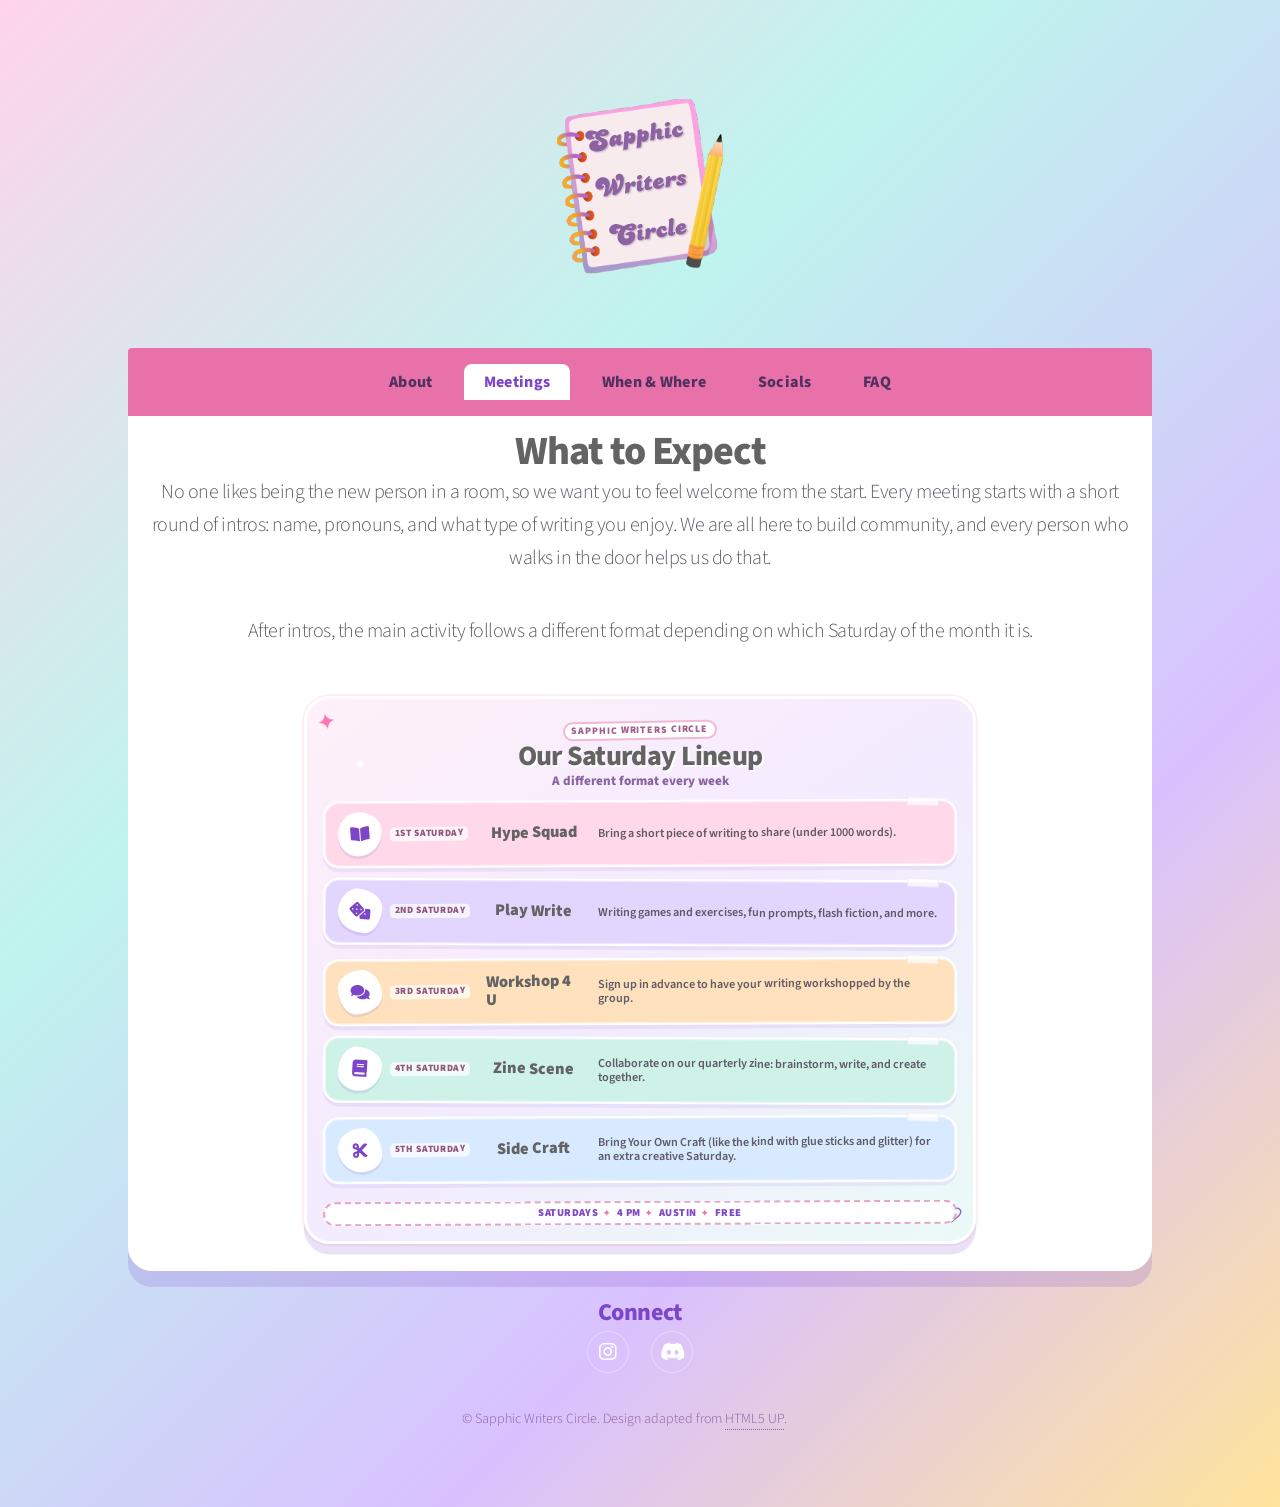
==== expect/index.html @ 8360b9dc "Split single-page site into multi-page structure Breaks the one-pager into index/expect/meetings/joi" ====
<!doctype html>
<html lang="en">
  <head>
    <!-- Google tag (gtag.js) -->
    <script async src="https://www.googletagmanager.com/gtag/js?id=G-X03VENCHC3"></script>
    <script>
      window.dataLayer = window.dataLayer || [];
      function gtag(){dataLayer.push(arguments);}
      gtag('js', new Date());

      gtag('config', 'G-X03VENCHC3');
    </script>
    <title>What to Expect | Sapphic Writers Circle</title>
    <link rel="canonical" href="https://www.sapphicwriterscircle.com/expect/" />
    <link rel="icon" href="/favicon.ico" type="image/x-icon" />
    <meta charset="utf-8" />
    <meta
      name="viewport"
      content="width=device-width, initial-scale=1, user-scalable=no"
    />
    <meta
      name="description"
      content="What happens at a Sapphic Writers Circle meeting in Austin, TX — intros, writing games, workshops, and our monthly zine. See our Saturday lineup."
    />
    <link rel="stylesheet" href="/assets/css/main.css" />
    <noscript
      ><link rel="stylesheet" href="/assets/css/noscript.css"
    /></noscript>
    <link rel="stylesheet" href="/assets/css/swc.css" />
  </head>
  <body class="is-preload" data-page="expect">
    <div id="wrapper">
      <div id="site-header"></div>
      <div id="site-nav"></div>

      <div id="main">
        <section id="expect" class="main special">
          <header class="major">
            <h1>What to Expect</h1>
            <p>
              No one likes being the new person in a room, so we want you to
              feel welcome from the start. Every meeting starts with a short
              round of intros: name, pronouns, and what type of writing you
              enjoy. We are all here to build community, and every person who
              walks in the door helps us do that.
            </p>
            <p>
              After intros, the main activity follows a different format depending on which Saturday of the month it is.
            </p>
          </header>

          <div class="saturday-lineup">
            <div class="lineup-heading">
              <span class="lineup-kicker">Sapphic Writers Circle</span>
              <h2>Our Saturday Lineup</h2>
              <p>A different format every week</p>
            </div>

            <div class="lineup-list">
              <div class="lineup-row lineup-writing">
                <span class="lineup-icon icon solid fa-book-open"></span>

                <div class="lineup-copy">
                  <span class="lineup-week">1st Saturday</span>
                  <strong class="nickname">Hype Squad</strong>
                  <span>Bring a short piece of writing to share (under 1000 words).</span>
                </div>
              </div>

              <div class="lineup-row lineup-games">
                <span class="lineup-icon icon solid fa-dice"></span>

                <div class="lineup-copy">
                  <span class="lineup-week">2nd Saturday</span>
                  <strong class="nickname">Play Write</strong>
                  <span>Writing games and exercises, fun prompts, flash fiction, and more.</span>
                </div>
              </div>

              <div class="lineup-row lineup-workshop">
                <span class="lineup-icon icon solid fa-comments"></span>

                <div class="lineup-copy">
                  <span class="lineup-week">3rd Saturday</span>
                  <strong class="nickname">Workshop 4 U</strong>
                  <span>Sign up in advance to have your writing workshopped by the group.</span>
                </div>
              </div>

              <div class="lineup-row lineup-zine">
                <span class="lineup-icon icon solid fa-book"></span>

                <div class="lineup-copy">
                  <span class="lineup-week">4th Saturday</span>
                  <strong class="nickname">Zine Scene</strong>
                  <span>Collaborate on our quarterly zine: brainstorm, write, and create together.</span>
                </div>
              </div>

              <div class="lineup-row lineup-crafting">
                <span class="lineup-icon icon solid fa-cut"></span>

                <div class="lineup-copy">
                  <span class="lineup-week">5th Saturday</span>
                  <strong class="nickname">Side Craft</strong>
                  <span>Bring Your Own Craft (like the kind with glue sticks and glitter) for an extra creative Saturday.</span>
                </div>
              </div>
            </div>

            <div class="lineup-footer">
              <span>Saturdays</span>
              <span>4 PM</span>
              <span>Austin</span>
              <span>Free</span>
            </div>
          </div>
        </section>
      </div>

      <div id="site-footer"></div>
    </div>

    <script src="/assets/js/jquery.min.js"></script>
    <script src="/assets/js/jquery.scrollex.min.js"></script>
    <script src="/assets/js/jquery.scrolly.min.js"></script>
    <script src="/assets/js/browser.min.js"></script>
    <script src="/assets/js/breakpoints.min.js"></script>
    <script src="/assets/js/util.js"></script>
    <script src="/assets/js/main.js"></script>
    <script src="/assets/js/nav.js"></script>
  </body>
</html>
---- assets/css/main.css ----
@import url(fontawesome-all.min.css);
@import "https://fonts.googleapis.com/css?family=Source+Sans+Pro:300,400";

/*
	Stellar by HTML5 UP
	html5up.net | @ajlkn
	Free for personal and commercial use under the CCA 3.0 license (html5up.net/license)
*/

html,
body,
div,
span,
applet,
object,
iframe,
h1,
h2,
h3,
h4,
h5,
h6,
p,
blockquote,
pre,
a,
abbr,
acronym,
address,
big,
cite,
code,
del,
dfn,
em,
img,
ins,
kbd,
q,
s,
samp,
small,
strike,
strong,
sub,
sup,
tt,
var,
b,
u,
i,
center,
dl,
dt,
dd,
ol,
ul,
li,
fieldset,
form,
label,
legend,
table,
caption,
tbody,
tfoot,
thead,
tr,
th,
td,
article,
aside,
canvas,
details,
embed,
figure,
figcaption,
footer,
header,
hgroup,
menu,
nav,
output,
ruby,
section,
summary,
time,
mark,
audio,
video {
  margin: 0;
  padding: 0;
  border: 0;
  font-size: 100%;
  font: inherit;
  vertical-align: baseline;
}

article,
aside,
details,
figcaption,
figure,
footer,
header,
hgroup,
menu,
nav,
section {
  display: block;
}

body {
  line-height: 1;
}

ol,
ul {
  list-style: none;
}

blockquote,
q {
  quotes: none;
}

blockquote:before,
blockquote:after,
q:before,
q:after {
  content: "";
  content: none;
}

table {
  border-collapse: collapse;
  border-spacing: 0;
}

body {
  -webkit-text-size-adjust: none;
}

mark {
  background-color: transparent;
  color: inherit;
}

input::-moz-focus-inner {
  border: 0;
  padding: 0;
}

input,
select,
textarea {
  -moz-appearance: none;
  -webkit-appearance: none;
  -ms-appearance: none;
  appearance: none;
}

/* Basic */

@-ms-viewport {
  width: device-width;
}

body {
  -ms-overflow-style: scrollbar;
}

@media screen and (max-width: 480px) {
  html,
  body {
    min-width: 320px;
  }
}

html {
  box-sizing: border-box;
}

*,
*:before,
*:after {
  box-sizing: inherit;
}

body {
  background-color: #935d8c;
  background-image:
    url("images/overlay.png"),
    -moz-linear-gradient(45deg, #e37682 15%, #5f4d93 85%);
  background-image:
    url("images/overlay.png"),
    -webkit-linear-gradient(45deg, #e37682 15%, #5f4d93 85%);
  background-image:
    url("images/overlay.png"),
    -ms-linear-gradient(45deg, #e37682 15%, #5f4d93 85%);
  background-image:
    url("images/overlay.png"), linear-gradient(45deg, #e37682 15%, #5f4d93 85%);
}

body.is-preload *,
body.is-preload *:before,
body.is-preload *:after {
  -moz-animation: none !important;
  -webkit-animation: none !important;
  -ms-animation: none !important;
  animation: none !important;
  -moz-transition: none !important;
  -webkit-transition: none !important;
  -ms-transition: none !important;
  transition: none !important;
}

/* Type */

body {
  background-color: #935d8c;
  color: rgba(255, 255, 255, 0.65);
}

body,
input,
select,
textarea {
  font-family: "Source Sans Pro", Helvetica, sans-serif;
  font-size: 17pt;
  font-weight: 300;
  line-height: 1.65;
}

@media screen and (max-width: 1680px) {
  body,
  input,
  select,
  textarea {
    font-size: 14pt;
  }
}

@media screen and (max-width: 1280px) {
  body,
  input,
  select,
  textarea {
    font-size: 12pt;
  }
}

@media screen and (max-width: 360px) {
  body,
  input,
  select,
  textarea {
    font-size: 11pt;
  }
}

a {
  -moz-transition:
    color 0.2s ease,
    border-bottom 0.2s ease;
  -webkit-transition:
    color 0.2s ease,
    border-bottom 0.2s ease;
  -ms-transition:
    color 0.2s ease,
    border-bottom 0.2s ease;
  transition:
    color 0.2s ease,
    border-bottom 0.2s ease;
  text-decoration: none;
  border-bottom: dotted 1px;
  color: inherit;
}

/* a:hover {
  border-bottom-color: transparent;
} */

strong,
b {
  font-weight: 400;
}

em,
i {
  font-style: italic;
}

p {
  margin: 0 0 2em 0;
}

p.content {
  -moz-columns: 20em 2;
  -webkit-columns: 20em 2;
  -ms-columns: 20em 2;
  columns: 20em 2;
  -moz-column-gap: 2em;
  -webkit-column-gap: 2em;
  -ms-column-gap: 2em;
  column-gap: 2em;
  text-align: justify;
}

h1,
h2,
h3,
h4,
h5,
h6 {
  font-weight: 300;
  line-height: 1.5;
  margin: 0 0 0.7em 0;
  letter-spacing: -0.025em;
}

h1 a,
h2 a,
h3 a,
h4 a,
h5 a,
h6 a {
  color: inherit;
  text-decoration: none;
}

h1 {
  font-size: 2.5em;
  line-height: 1.2;
}

h2 {
  font-size: 1.5em;
}

h3 {
  font-size: 1.25em;
}

h4 {
  font-size: 1.1em;
}

h5 {
  font-size: 0.9em;
}

h6 {
  font-size: 0.7em;
}

@media screen and (max-width: 736px) {
  h1 {
    font-size: 2em;
  }
}

sub {
  font-size: 0.8em;
  position: relative;
  top: 0.5em;
}

sup {
  font-size: 0.8em;
  position: relative;
  top: -0.5em;
}

blockquote {
  border-left: solid 4px;
  font-style: italic;
  margin: 0 0 2em 0;
  padding: 0.5em 0 0.5em 2em;
}

code {
  border-radius: 8px;
  border: solid 1px;
  font-family: "Courier New", monospace;
  font-size: 0.9em;
  margin: 0 0.25em;
  padding: 0.25em 0.65em;
}

pre {
  -webkit-overflow-scrolling: touch;
  font-family: "Courier New", monospace;
  font-size: 0.9em;
  margin: 0 0 2em 0;
}

pre code {
  display: block;
  line-height: 1.75;
  padding: 1em 1.5em;
  overflow-x: auto;
}

hr {
  border: 0;
  border-bottom: solid 1px;
  margin: 2em 0;
}

hr.major {
  margin: 3em 0;
}

.align-left {
  text-align: left;
}

.align-center {
  text-align: center;
}

.align-right {
  text-align: right;
}

input,
select,
textarea {
  color: #ffffff;
}

a:hover {
  color: #ffffff;
}

strong,
b {
  color: #ffffff;
}

h1,
h2,
h3,
h4,
h5,
h6 {
  color: #ffffff;
}

blockquote {
  border-left-color: rgba(255, 255, 255, 0.35);
}

code {
  background: rgba(255, 255, 255, 0.075);
  border-color: rgba(255, 255, 255, 0.35);
}

hr {
  border-bottom-color: rgba(255, 255, 255, 0.35);
}

/* Row */

.row {
  display: flex;
  flex-wrap: wrap;
  box-sizing: border-box;
  align-items: stretch;
}

.row > * {
  box-sizing: border-box;
}

.row.gtr-uniform > * > :last-child {
  margin-bottom: 0;
}

.row.aln-left {
  justify-content: flex-start;
}

.row.aln-center {
  justify-content: center;
}

.row.aln-right {
  justify-content: flex-end;
}

.row.aln-top {
  align-items: flex-start;
}

.row.aln-middle {
  align-items: center;
}

.row.aln-bottom {
  align-items: flex-end;
}

.row > .imp {
  order: -1;
}

.row > .col-1 {
  width: 8.33333%;
}

.row > .off-1 {
  margin-left: 8.33333%;
}

.row > .col-2 {
  width: 16.66667%;
}

.row > .off-2 {
  margin-left: 16.66667%;
}

.row > .col-3 {
  width: 25%;
}

.row > .off-3 {
  margin-left: 25%;
}

.row > .col-4 {
  width: 33.33333%;
}

.row > .off-4 {
  margin-left: 33.33333%;
}

.row > .col-5 {
  width: 41.66667%;
}

.row > .off-5 {
  margin-left: 41.66667%;
}

.row > .col-6 {
  width: 50%;
}

.row > .off-6 {
  margin-left: 50%;
}

.row > .col-7 {
  width: 58.33333%;
}

.row > .off-7 {
  margin-left: 58.33333%;
}

.row > .col-8 {
  width: 66.66667%;
}

.row > .off-8 {
  margin-left: 66.66667%;
}

.row > .col-9 {
  width: 75%;
}

.row > .off-9 {
  margin-left: 75%;
}

.row > .col-10 {
  width: 83.33333%;
}

.row > .off-10 {
  margin-left: 83.33333%;
}

.row > .col-11 {
  width: 91.66667%;
}

.row > .off-11 {
  margin-left: 91.66667%;
}

.row > .col-12 {
  width: 100%;
}

.row > .off-12 {
  margin-left: 100%;
}

.row.gtr-0 {
  margin-top: 0;
  margin-left: 0em;
}

.row.gtr-0 > * {
  padding: 0 0 0 0em;
}

.row.gtr-0.gtr-uniform {
  margin-top: 0em;
}

.row.gtr-0.gtr-uniform > * {
  padding-top: 0em;
}

.row.gtr-25 {
  margin-top: 0;
  margin-left: -0.375em;
}

.row.gtr-25 > * {
  padding: 0 0 0 0.375em;
}

.row.gtr-25.gtr-uniform {
  margin-top: -0.375em;
}

.row.gtr-25.gtr-uniform > * {
  padding-top: 0.375em;
}

.row.gtr-50 {
  margin-top: 0;
  margin-left: -0.75em;
}

.row.gtr-50 > * {
  padding: 0 0 0 0.75em;
}

.row.gtr-50.gtr-uniform {
  margin-top: -0.75em;
}

.row.gtr-50.gtr-uniform > * {
  padding-top: 0.75em;
}

.row {
  margin-top: 0;
  margin-left: -1.5em;
}

.row > * {
  padding: 0 0 0 1.5em;
}

.row.gtr-uniform {
  margin-top: -1.5em;
}

.row.gtr-uniform > * {
  padding-top: 1.5em;
}

.row.gtr-150 {
  margin-top: 0;
  margin-left: -2.25em;
}

.row.gtr-150 > * {
  padding: 0 0 0 2.25em;
}

.row.gtr-150.gtr-uniform {
  margin-top: -2.25em;
}

.row.gtr-150.gtr-uniform > * {
  padding-top: 2.25em;
}

.row.gtr-200 {
  margin-top: 0;
  margin-left: -3em;
}

.row.gtr-200 > * {
  padding: 0 0 0 3em;
}

.row.gtr-200.gtr-uniform {
  margin-top: -3em;
}

.row.gtr-200.gtr-uniform > * {
  padding-top: 3em;
}

@media screen and (max-width: 1680px) {
  .row {
    display: flex;
    flex-wrap: wrap;
    box-sizing: border-box;
    align-items: stretch;
  }

  .row > * {
    box-sizing: border-box;
  }

  .row.gtr-uniform > * > :last-child {
    margin-bottom: 0;
  }

  .row.aln-left {
    justify-content: flex-start;
  }

  .row.aln-center {
    justify-content: center;
  }

  .row.aln-right {
    justify-content: flex-end;
  }

  .row.aln-top {
    align-items: flex-start;
  }

  .row.aln-middle {
    align-items: center;
  }

  .row.aln-bottom {
    align-items: flex-end;
  }

  .row > .imp-xlarge {
    order: -1;
  }

  .row > .col-1-xlarge {
    width: 8.33333%;
  }

  .row > .off-1-xlarge {
    margin-left: 8.33333%;
  }

  .row > .col-2-xlarge {
    width: 16.66667%;
  }

  .row > .off-2-xlarge {
    margin-left: 16.66667%;
  }

  .row > .col-3-xlarge {
    width: 25%;
  }

  .row > .off-3-xlarge {
    margin-left: 25%;
  }

  .row > .col-4-xlarge {
    width: 33.33333%;
  }

  .row > .off-4-xlarge {
    margin-left: 33.33333%;
  }

  .row > .col-5-xlarge {
    width: 41.66667%;
  }

  .row > .off-5-xlarge {
    margin-left: 41.66667%;
  }

  .row > .col-6-xlarge {
    width: 50%;
  }

  .row > .off-6-xlarge {
    margin-left: 50%;
  }

  .row > .col-7-xlarge {
    width: 58.33333%;
  }

  .row > .off-7-xlarge {
    margin-left: 58.33333%;
  }

  .row > .col-8-xlarge {
    width: 66.66667%;
  }

  .row > .off-8-xlarge {
    margin-left: 66.66667%;
  }

  .row > .col-9-xlarge {
    width: 75%;
  }

  .row > .off-9-xlarge {
    margin-left: 75%;
  }

  .row > .col-10-xlarge {
    width: 83.33333%;
  }

  .row > .off-10-xlarge {
    margin-left: 83.33333%;
  }

  .row > .col-11-xlarge {
    width: 91.66667%;
  }

  .row > .off-11-xlarge {
    margin-left: 91.66667%;
  }

  .row > .col-12-xlarge {
    width: 100%;
  }

  .row > .off-12-xlarge {
    margin-left: 100%;
  }

  .row.gtr-0 {
    margin-top: 0;
    margin-left: 0em;
  }

  .row.gtr-0 > * {
    padding: 0 0 0 0em;
  }

  .row.gtr-0.gtr-uniform {
    margin-top: 0em;
  }

  .row.gtr-0.gtr-uniform > * {
    padding-top: 0em;
  }

  .row.gtr-25 {
    margin-top: 0;
    margin-left: -0.375em;
  }

  .row.gtr-25 > * {
    padding: 0 0 0 0.375em;
  }

  .row.gtr-25.gtr-uniform {
    margin-top: -0.375em;
  }

  .row.gtr-25.gtr-uniform > * {
    padding-top: 0.375em;
  }

  .row.gtr-50 {
    margin-top: 0;
    margin-left: -0.75em;
  }

  .row.gtr-50 > * {
    padding: 0 0 0 0.75em;
  }

  .row.gtr-50.gtr-uniform {
    margin-top: -0.75em;
  }

  .row.gtr-50.gtr-uniform > * {
    padding-top: 0.75em;
  }

  .row {
    margin-top: 0;
    margin-left: -1.5em;
  }

  .row > * {
    padding: 0 0 0 1.5em;
  }

  .row.gtr-uniform {
    margin-top: -1.5em;
  }

  .row.gtr-uniform > * {
    padding-top: 1.5em;
  }

  .row.gtr-150 {
    margin-top: 0;
    margin-left: -2.25em;
  }

  .row.gtr-150 > * {
    padding: 0 0 0 2.25em;
  }

  .row.gtr-150.gtr-uniform {
    margin-top: -2.25em;
  }

  .row.gtr-150.gtr-uniform > * {
    padding-top: 2.25em;
  }

  .row.gtr-200 {
    margin-top: 0;
    margin-left: -3em;
  }

  .row.gtr-200 > * {
    padding: 0 0 0 3em;
  }

  .row.gtr-200.gtr-uniform {
    margin-top: -3em;
  }

  .row.gtr-200.gtr-uniform > * {
    padding-top: 3em;
  }
}

@media screen and (max-width: 1280px) {
  .row {
    display: flex;
    flex-wrap: wrap;
    box-sizing: border-box;
    align-items: stretch;
  }

  .row > * {
    box-sizing: border-box;
  }

  .row.gtr-uniform > * > :last-child {
    margin-bottom: 0;
  }

  .row.aln-left {
    justify-content: flex-start;
  }

  .row.aln-center {
    justify-content: center;
  }

  .row.aln-right {
    justify-content: flex-end;
  }

  .row.aln-top {
    align-items: flex-start;
  }

  .row.aln-middle {
    align-items: center;
  }

  .row.aln-bottom {
    align-items: flex-end;
  }

  .row > .imp-large {
    order: -1;
  }

  .row > .col-1-large {
    width: 8.33333%;
  }

  .row > .off-1-large {
    margin-left: 8.33333%;
  }

  .row > .col-2-large {
    width: 16.66667%;
  }

  .row > .off-2-large {
    margin-left: 16.66667%;
  }

  .row > .col-3-large {
    width: 25%;
  }

  .row > .off-3-large {
    margin-left: 25%;
  }

  .row > .col-4-large {
    width: 33.33333%;
  }

  .row > .off-4-large {
    margin-left: 33.33333%;
  }

  .row > .col-5-large {
    width: 41.66667%;
  }

  .row > .off-5-large {
    margin-left: 41.66667%;
  }

  .row > .col-6-large {
    width: 50%;
  }

  .row > .off-6-large {
    margin-left: 50%;
  }

  .row > .col-7-large {
    width: 58.33333%;
  }

  .row > .off-7-large {
    margin-left: 58.33333%;
  }

  .row > .col-8-large {
    width: 66.66667%;
  }

  .row > .off-8-large {
    margin-left: 66.66667%;
  }

  .row > .col-9-large {
    width: 75%;
  }

  .row > .off-9-large {
    margin-left: 75%;
  }

  .row > .col-10-large {
    width: 83.33333%;
  }

  .row > .off-10-large {
    margin-left: 83.33333%;
  }

  .row > .col-11-large {
    width: 91.66667%;
  }

  .row > .off-11-large {
    margin-left: 91.66667%;
  }

  .row > .col-12-large {
    width: 100%;
  }

  .row > .off-12-large {
    margin-left: 100%;
  }

  .row.gtr-0 {
    margin-top: 0;
    margin-left: 0em;
  }

  .row.gtr-0 > * {
    padding: 0 0 0 0em;
  }

  .row.gtr-0.gtr-uniform {
    margin-top: 0em;
  }

  .row.gtr-0.gtr-uniform > * {
    padding-top: 0em;
  }

  .row.gtr-25 {
    margin-top: 0;
    margin-left: -0.375em;
  }

  .row.gtr-25 > * {
    padding: 0 0 0 0.375em;
  }

  .row.gtr-25.gtr-uniform {
    margin-top: -0.375em;
  }

  .row.gtr-25.gtr-uniform > * {
    padding-top: 0.375em;
  }

  .row.gtr-50 {
    margin-top: 0;
    margin-left: -0.75em;
  }

  .row.gtr-50 > * {
    padding: 0 0 0 0.75em;
  }

  .row.gtr-50.gtr-uniform {
    margin-top: -0.75em;
  }

  .row.gtr-50.gtr-uniform > * {
    padding-top: 0.75em;
  }

  .row {
    margin-top: 0;
    margin-left: -1.5em;
  }

  .row > * {
    padding: 0 0 0 1.5em;
  }

  .row.gtr-uniform {
    margin-top: -1.5em;
  }

  .row.gtr-uniform > * {
    padding-top: 1.5em;
  }

  .row.gtr-150 {
    margin-top: 0;
    margin-left: -2.25em;
  }

  .row.gtr-150 > * {
    padding: 0 0 0 2.25em;
  }

  .row.gtr-150.gtr-uniform {
    margin-top: -2.25em;
  }

  .row.gtr-150.gtr-uniform > * {
    padding-top: 2.25em;
  }

  .row.gtr-200 {
    margin-top: 0;
    margin-left: -3em;
  }

  .row.gtr-200 > * {
    padding: 0 0 0 3em;
  }

  .row.gtr-200.gtr-uniform {
    margin-top: -3em;
  }

  .row.gtr-200.gtr-uniform > * {
    padding-top: 3em;
  }
}

@media screen and (max-width: 980px) {
  .row {
    display: flex;
    flex-wrap: wrap;
    box-sizing: border-box;
    align-items: stretch;
  }

  .row > * {
    box-sizing: border-box;
  }

  .row.gtr-uniform > * > :last-child {
    margin-bottom: 0;
  }

  .row.aln-left {
    justify-content: flex-start;
  }

  .row.aln-center {
    justify-content: center;
  }

  .row.aln-right {
    justify-content: flex-end;
  }

  .row.aln-top {
    align-items: flex-start;
  }

  .row.aln-middle {
    align-items: center;
  }

  .row.aln-bottom {
    align-items: flex-end;
  }

  .row > .imp-medium {
    order: -1;
  }

  .row > .col-1-medium {
    width: 8.33333%;
  }

  .row > .off-1-medium {
    margin-left: 8.33333%;
  }

  .row > .col-2-medium {
    width: 16.66667%;
  }

  .row > .off-2-medium {
    margin-left: 16.66667%;
  }

  .row > .col-3-medium {
    width: 25%;
  }

  .row > .off-3-medium {
    margin-left: 25%;
  }

  .row > .col-4-medium {
    width: 33.33333%;
  }

  .row > .off-4-medium {
    margin-left: 33.33333%;
  }

  .row > .col-5-medium {
    width: 41.66667%;
  }

  .row > .off-5-medium {
    margin-left: 41.66667%;
  }

  .row > .col-6-medium {
    width: 50%;
  }

  .row > .off-6-medium {
    margin-left: 50%;
  }

  .row > .col-7-medium {
    width: 58.33333%;
  }

  .row > .off-7-medium {
    margin-left: 58.33333%;
  }

  .row > .col-8-medium {
    width: 66.66667%;
  }

  .row > .off-8-medium {
    margin-left: 66.66667%;
  }

  .row > .col-9-medium {
    width: 75%;
  }

  .row > .off-9-medium {
    margin-left: 75%;
  }

  .row > .col-10-medium {
    width: 83.33333%;
  }

  .row > .off-10-medium {
    margin-left: 83.33333%;
  }

  .row > .col-11-medium {
    width: 91.66667%;
  }

  .row > .off-11-medium {
    margin-left: 91.66667%;
  }

  .row > .col-12-medium {
    width: 100%;
  }

  .row > .off-12-medium {
    margin-left: 100%;
  }

  .row.gtr-0 {
    margin-top: 0;
    margin-left: 0em;
  }

  .row.gtr-0 > * {
    padding: 0 0 0 0em;
  }

  .row.gtr-0.gtr-uniform {
    margin-top: 0em;
  }

  .row.gtr-0.gtr-uniform > * {
    padding-top: 0em;
  }

  .row.gtr-25 {
    margin-top: 0;
    margin-left: -0.375em;
  }

  .row.gtr-25 > * {
    padding: 0 0 0 0.375em;
  }

  .row.gtr-25.gtr-uniform {
    margin-top: -0.375em;
  }

  .row.gtr-25.gtr-uniform > * {
    padding-top: 0.375em;
  }

  .row.gtr-50 {
    margin-top: 0;
    margin-left: -0.75em;
  }

  .row.gtr-50 > * {
    padding: 0 0 0 0.75em;
  }

  .row.gtr-50.gtr-uniform {
    margin-top: -0.75em;
  }

  .row.gtr-50.gtr-uniform > * {
    padding-top: 0.75em;
  }

  .row {
    margin-top: 0;
    margin-left: -1.5em;
  }

  .row > * {
    padding: 0 0 0 1.5em;
  }

  .row.gtr-uniform {
    margin-top: -1.5em;
  }

  .row.gtr-uniform > * {
    padding-top: 1.5em;
  }

  .row.gtr-150 {
    margin-top: 0;
    margin-left: -2.25em;
  }

  .row.gtr-150 > * {
    padding: 0 0 0 2.25em;
  }

  .row.gtr-150.gtr-uniform {
    margin-top: -2.25em;
  }

  .row.gtr-150.gtr-uniform > * {
    padding-top: 2.25em;
  }

  .row.gtr-200 {
    margin-top: 0;
    margin-left: -3em;
  }

  .row.gtr-200 > * {
    padding: 0 0 0 3em;
  }

  .row.gtr-200.gtr-uniform {
    margin-top: -3em;
  }

  .row.gtr-200.gtr-uniform > * {
    padding-top: 3em;
  }
}

@media screen and (max-width: 736px) {
  .row {
    display: flex;
    flex-wrap: wrap;
    box-sizing: border-box;
    align-items: stretch;
  }

  .row > * {
    box-sizing: border-box;
  }

  .row.gtr-uniform > * > :last-child {
    margin-bottom: 0;
  }

  .row.aln-left {
    justify-content: flex-start;
  }

  .row.aln-center {
    justify-content: center;
  }

  .row.aln-right {
    justify-content: flex-end;
  }

  .row.aln-top {
    align-items: flex-start;
  }

  .row.aln-middle {
    align-items: center;
  }

  .row.aln-bottom {
    align-items: flex-end;
  }

  .row > .imp-small {
    order: -1;
  }

  .row > .col-1-small {
    width: 8.33333%;
  }

  .row > .off-1-small {
    margin-left: 8.33333%;
  }

  .row > .col-2-small {
    width: 16.66667%;
  }

  .row > .off-2-small {
    margin-left: 16.66667%;
  }

  .row > .col-3-small {
    width: 25%;
  }

  .row > .off-3-small {
    margin-left: 25%;
  }

  .row > .col-4-small {
    width: 33.33333%;
  }

  .row > .off-4-small {
    margin-left: 33.33333%;
  }

  .row > .col-5-small {
    width: 41.66667%;
  }

  .row > .off-5-small {
    margin-left: 41.66667%;
  }

  .row > .col-6-small {
    width: 50%;
  }

  .row > .off-6-small {
    margin-left: 50%;
  }

  .row > .col-7-small {
    width: 58.33333%;
  }

  .row > .off-7-small {
    margin-left: 58.33333%;
  }

  .row > .col-8-small {
    width: 66.66667%;
  }

  .row > .off-8-small {
    margin-left: 66.66667%;
  }

  .row > .col-9-small {
    width: 75%;
  }

  .row > .off-9-small {
    margin-left: 75%;
  }

  .row > .col-10-small {
    width: 83.33333%;
  }

  .row > .off-10-small {
    margin-left: 83.33333%;
  }

  .row > .col-11-small {
    width: 91.66667%;
  }

  .row > .off-11-small {
    margin-left: 91.66667%;
  }

  .row > .col-12-small {
    width: 100%;
  }

  .row > .off-12-small {
    margin-left: 100%;
  }

  .row.gtr-0 {
    margin-top: 0;
    margin-left: 0em;
  }

  .row.gtr-0 > * {
    padding: 0 0 0 0em;
  }

  .row.gtr-0.gtr-uniform {
    margin-top: 0em;
  }

  .row.gtr-0.gtr-uniform > * {
    padding-top: 0em;
  }

  .row.gtr-25 {
    margin-top: 0;
    margin-left: -0.25em;
  }

  .row.gtr-25 > * {
    padding: 0 0 0 0.25em;
  }

  .row.gtr-25.gtr-uniform {
    margin-top: -0.25em;
  }

  .row.gtr-25.gtr-uniform > * {
    padding-top: 0.25em;
  }

  .row.gtr-50 {
    margin-top: 0;
    margin-left: -0.5em;
  }

  .row.gtr-50 > * {
    padding: 0 0 0 0.5em;
  }

  .row.gtr-50.gtr-uniform {
    margin-top: -0.5em;
  }

  .row.gtr-50.gtr-uniform > * {
    padding-top: 0.5em;
  }

  .row {
    margin-top: 0;
    margin-left: -1em;
  }

  .row > * {
    padding: 0 0 0 1em;
  }

  .row.gtr-uniform {
    margin-top: -1em;
  }

  .row.gtr-uniform > * {
    padding-top: 1em;
  }

  .row.gtr-150 {
    margin-top: 0;
    margin-left: -1.5em;
  }

  .row.gtr-150 > * {
    padding: 0 0 0 1.5em;
  }

  .row.gtr-150.gtr-uniform {
    margin-top: -1.5em;
  }

  .row.gtr-150.gtr-uniform > * {
    padding-top: 1.5em;
  }

  .row.gtr-200 {
    margin-top: 0;
    margin-left: -2em;
  }

  .row.gtr-200 > * {
    padding: 0 0 0 2em;
  }

  .row.gtr-200.gtr-uniform {
    margin-top: -2em;
  }

  .row.gtr-200.gtr-uniform > * {
    padding-top: 2em;
  }
}

@media screen and (max-width: 480px) {
  .row {
    display: flex;
    flex-wrap: wrap;
    box-sizing: border-box;
    align-items: stretch;
  }

  .row > * {
    box-sizing: border-box;
  }

  .row.gtr-uniform > * > :last-child {
    margin-bottom: 0;
  }

  .row.aln-left {
    justify-content: flex-start;
  }

  .row.aln-center {
    justify-content: center;
  }

  .row.aln-right {
    justify-content: flex-end;
  }

  .row.aln-top {
    align-items: flex-start;
  }

  .row.aln-middle {
    align-items: center;
  }

  .row.aln-bottom {
    align-items: flex-end;
  }

  .row > .imp-xsmall {
    order: -1;
  }

  .row > .col-1-xsmall {
    width: 8.33333%;
  }

  .row > .off-1-xsmall {
    margin-left: 8.33333%;
  }

  .row > .col-2-xsmall {
    width: 16.66667%;
  }

  .row > .off-2-xsmall {
    margin-left: 16.66667%;
  }

  .row > .col-3-xsmall {
    width: 25%;
  }

  .row > .off-3-xsmall {
    margin-left: 25%;
  }

  .row > .col-4-xsmall {
    width: 33.33333%;
  }

  .row > .off-4-xsmall {
    margin-left: 33.33333%;
  }

  .row > .col-5-xsmall {
    width: 41.66667%;
  }

  .row > .off-5-xsmall {
    margin-left: 41.66667%;
  }

  .row > .col-6-xsmall {
    width: 50%;
  }

  .row > .off-6-xsmall {
    margin-left: 50%;
  }

  .row > .col-7-xsmall {
    width: 58.33333%;
  }

  .row > .off-7-xsmall {
    margin-left: 58.33333%;
  }

  .row > .col-8-xsmall {
    width: 66.66667%;
  }

  .row > .off-8-xsmall {
    margin-left: 66.66667%;
  }

  .row > .col-9-xsmall {
    width: 75%;
  }

  .row > .off-9-xsmall {
    margin-left: 75%;
  }

  .row > .col-10-xsmall {
    width: 83.33333%;
  }

  .row > .off-10-xsmall {
    margin-left: 83.33333%;
  }

  .row > .col-11-xsmall {
    width: 91.66667%;
  }

  .row > .off-11-xsmall {
    margin-left: 91.66667%;
  }

  .row > .col-12-xsmall {
    width: 100%;
  }

  .row > .off-12-xsmall {
    margin-left: 100%;
  }

  .row.gtr-0 {
    margin-top: 0;
    margin-left: 0em;
  }

  .row.gtr-0 > * {
    padding: 0 0 0 0em;
  }

  .row.gtr-0.gtr-uniform {
    margin-top: 0em;
  }

  .row.gtr-0.gtr-uniform > * {
    padding-top: 0em;
  }

  .row.gtr-25 {
    margin-top: 0;
    margin-left: -0.3125em;
  }

  .row.gtr-25 > * {
    padding: 0 0 0 0.3125em;
  }

  .row.gtr-25.gtr-uniform {
    margin-top: -0.3125em;
  }

  .row.gtr-25.gtr-uniform > * {
    padding-top: 0.3125em;
  }

  .row.gtr-50 {
    margin-top: 0;
    margin-left: -0.625em;
  }

  .row.gtr-50 > * {
    padding: 0 0 0 0.625em;
  }

  .row.gtr-50.gtr-uniform {
    margin-top: -0.625em;
  }

  .row.gtr-50.gtr-uniform > * {
    padding-top: 0.625em;
  }

  .row {
    margin-top: 0;
    margin-left: -1.25em;
  }

  .row > * {
    padding: 0 0 0 1.25em;
  }

  .row.gtr-uniform {
    margin-top: -1.25em;
  }

  .row.gtr-uniform > * {
    padding-top: 1.25em;
  }

  .row.gtr-150 {
    margin-top: 0;
    margin-left: -1.875em;
  }

  .row.gtr-150 > * {
    padding: 0 0 0 1.875em;
  }

  .row.gtr-150.gtr-uniform {
    margin-top: -1.875em;
  }

  .row.gtr-150.gtr-uniform > * {
    padding-top: 1.875em;
  }

  .row.gtr-200 {
    margin-top: 0;
    margin-left: -2.5em;
  }

  .row.gtr-200 > * {
    padding: 0 0 0 2.5em;
  }

  .row.gtr-200.gtr-uniform {
    margin-top: -2.5em;
  }

  .row.gtr-200.gtr-uniform > * {
    padding-top: 2.5em;
  }
}

/* Box */

.box {
  border-radius: 8px;
  border: solid;
  margin-bottom: 2em;
  padding: 1.5em;
}

.box > :last-child,
.box > :last-child > :last-child,
.box > :last-child > :last-child > :last-child {
  margin-bottom: 0;
}

.box.alt {
  border: 0;
  border-radius: 0;
  padding: 0;
}

.box {
  border-color: rgba(255, 255, 255, 0.35);
}

/* Button */

input[type="submit"],
input[type="reset"],
input[type="button"],
button,
.button {
  -moz-appearance: none;
  -webkit-appearance: none;
  -ms-appearance: none;
  appearance: none;
  -moz-transition:
    background-color 0.2s ease-in-out,
    color 0.2s ease-in-out;
  -webkit-transition:
    background-color 0.2s ease-in-out,
    color 0.2s ease-in-out;
  -ms-transition:
    background-color 0.2s ease-in-out,
    color 0.2s ease-in-out;
  transition:
    background-color 0.2s ease-in-out,
    color 0.2s ease-in-out;
  border-radius: 8px;
  border: 0;
  cursor: pointer;
  display: inline-block;
  font-weight: 300;
  height: 2.75em;
  line-height: 2.75em;
  min-width: 9.25em;
  padding: 0 1.5em;
  text-align: center;
  text-decoration: none;
  white-space: nowrap;
}

input[type="submit"].icon,
input[type="reset"].icon,
input[type="button"].icon,
button.icon,
.button.icon {
  padding-left: 1.35em;
}

input[type="submit"].icon:before,
input[type="reset"].icon:before,
input[type="button"].icon:before,
button.icon:before,
.button.icon:before {
  margin-right: 0.5em;
}

input[type="submit"].fit,
input[type="reset"].fit,
input[type="button"].fit,
button.fit,
.button.fit {
  width: 100%;
}

input[type="submit"].small,
input[type="reset"].small,
input[type="button"].small,
button.small,
.button.small {
  font-size: 0.8em;
}

input[type="submit"].large,
input[type="reset"].large,
input[type="button"].large,
button.large,
.button.large {
  font-size: 1.35em;
}

input[type="submit"].disabled,
input[type="submit"]:disabled,
input[type="reset"].disabled,
input[type="reset"]:disabled,
input[type="button"].disabled,
input[type="button"]:disabled,
button.disabled,
button:disabled,
.button.disabled,
.button:disabled {
  pointer-events: none;
  opacity: 0.25;
}

@media screen and (max-width: 736px) {
  input[type="submit"],
  input[type="reset"],
  input[type="button"],
  button,
  .button {
    min-width: 0;
  }
}

input[type="submit"],
input[type="reset"],
input[type="button"],
button,
.button {
  background-color: transparent;
  box-shadow: inset 0 0 0 1px rgba(255, 255, 255, 0.35);
  /* color: #ffffff !important; */
}

input[type="submit"]:hover,
input[type="reset"]:hover,
input[type="button"]:hover,
button:hover,
.button:hover {
  background-color: rgba(255, 255, 255, 0.075);
}

input[type="submit"]:active,
input[type="reset"]:active,
input[type="button"]:active,
button:active,
.button:active {
  background-color: rgba(255, 255, 255, 0.2);
}

input[type="submit"].icon:before,
input[type="reset"].icon:before,
input[type="button"].icon:before,
button.icon:before,
.button.icon:before {
  color: rgba(255, 255, 255, 0.5);
}

input[type="submit"].primary,
input[type="reset"].primary,
input[type="button"].primary,
button.primary,
.button.primary {
  background-color: #8cc9f0;
  color: #ffffff !important;
  box-shadow: none;
}

input[type="submit"].primary:hover,
input[type="reset"].primary:hover,
input[type="button"].primary:hover,
button.primary:hover,
.button.primary:hover {
  background-color: #9acff2;
}

input[type="submit"].primary:active,
input[type="reset"].primary:active,
input[type="button"].primary:active,
button.primary:active,
.button.primary:active {
  background-color: #7ec3ee;
}

input[type="submit"].primary.icon:before,
input[type="reset"].primary.icon:before,
input[type="button"].primary.icon:before,
button.primary.icon:before,
.button.primary.icon:before {
  color: #ffffff !important;
}

/* Form */

form {
  margin: 0 0 2em 0;
}

label {
  display: block;
  font-size: 0.9em;
  font-weight: 400;
  margin: 0 0 1em 0;
}

input[type="text"],
input[type="password"],
input[type="email"],
select,
textarea {
  -moz-appearance: none;
  -webkit-appearance: none;
  -ms-appearance: none;
  appearance: none;
  border-radius: 8px;
  border: solid 1px;
  color: inherit;
  display: block;
  outline: 0;
  padding: 0 1em;
  text-decoration: none;
  width: 100%;
}

input[type="text"]:invalid,
input[type="password"]:invalid,
input[type="email"]:invalid,
select:invalid,
textarea:invalid {
  box-shadow: none;
}

select {
  background-size: 1.25rem;
  background-repeat: no-repeat;
  background-position: calc(100% - 1rem) center;
  height: 2.75em;
  padding-right: 2.75em;
  text-overflow: ellipsis;
}

select:focus::-ms-value {
  background-color: transparent;
}

select::-ms-expand {
  display: none;
}

input[type="text"],
input[type="password"],
input[type="email"],
select {
  height: 2.75em;
}

textarea {
  padding: 0.75em 1em;
}

input[type="checkbox"],
input[type="radio"] {
  -moz-appearance: none;
  -webkit-appearance: none;
  -ms-appearance: none;
  appearance: none;
  display: block;
  float: left;
  margin-right: -2em;
  opacity: 0;
  width: 1em;
  z-index: -1;
}

input[type="checkbox"] + label,
input[type="radio"] + label {
  text-decoration: none;
  cursor: pointer;
  display: inline-block;
  font-size: 1em;
  font-weight: 300;
  padding-left: 2.4em;
  padding-right: 0.75em;
  position: relative;
}

input[type="checkbox"] + label:before,
input[type="radio"] + label:before {
  -moz-osx-font-smoothing: grayscale;
  -webkit-font-smoothing: antialiased;
  display: inline-block;
  font-style: normal;
  font-variant: normal;
  text-rendering: auto;
  line-height: 1;
  text-transform: none !important;
  font-family: "Font Awesome 5 Free";
  font-weight: 900;
}

input[type="checkbox"] + label:before,
input[type="radio"] + label:before {
  border-radius: 8px;
  border: solid 1px;
  content: "";
  display: inline-block;
  font-size: 0.8em;
  height: 2.0625em;
  left: 0;
  line-height: 2.0625em;
  position: absolute;
  text-align: center;
  top: 0;
  width: 2.0625em;
}

input[type="checkbox"]:checked + label:before,
input[type="radio"]:checked + label:before {
  content: "\f00c";
}

input[type="checkbox"] + label:before {
  border-radius: 8px;
}

input[type="radio"] + label:before {
  border-radius: 100%;
}

::-webkit-input-placeholder {
  opacity: 1;
}

:-moz-placeholder {
  opacity: 1;
}

::-moz-placeholder {
  opacity: 1;
}

:-ms-input-placeholder {
  opacity: 1;
}

label {
  color: #ffffff;
}

input[type="text"],
input[type="password"],
input[type="email"],
select,
textarea {
  background-color: rgba(255, 255, 255, 0.075);
  border-color: rgba(255, 255, 255, 0.35);
}

input[type="text"]:focus,
input[type="password"]:focus,
input[type="email"]:focus,
select:focus,
textarea:focus {
  border-color: #8cc9f0;
  box-shadow: 0 0 0 1px #8cc9f0;
}

select {
  background-image: url("data:image/svg+xml;charset=utf8,%3Csvg xmlns='http://www.w3.org/2000/svg' width='40' height='40' preserveAspectRatio='none' viewBox='0 0 40 40'%3E%3Cpath d='M9.4,12.3l10.4,10.4l10.4-10.4c0.2-0.2,0.5-0.4,0.9-0.4c0.3,0,0.6,0.1,0.9,0.4l3.3,3.3c0.2,0.2,0.4,0.5,0.4,0.9 c0,0.4-0.1,0.6-0.4,0.9L20.7,31.9c-0.2,0.2-0.5,0.4-0.9,0.4c-0.3,0-0.6-0.1-0.9-0.4L4.3,17.3c-0.2-0.2-0.4-0.5-0.4-0.9 c0-0.4,0.1-0.6,0.4-0.9l3.3-3.3c0.2-0.2,0.5-0.4,0.9-0.4S9.1,12.1,9.4,12.3z' fill='rgba(255, 255, 255, 0.35)' /%3E%3C/svg%3E");
}

select option {
  color: #ffffff;
  background: #935d8c;
}

input[type="checkbox"] + label,
input[type="radio"] + label {
  color: rgba(255, 255, 255, 0.65);
}

input[type="checkbox"] + label:before,
input[type="radio"] + label:before {
  background: rgba(255, 255, 255, 0.075);
  border-color: rgba(255, 255, 255, 0.35);
}

input[type="checkbox"]:checked + label:before,
input[type="radio"]:checked + label:before {
  background-color: #ffffff;
  border-color: #ffffff;
  color: #935d8c;
}

input[type="checkbox"]:focus + label:before,
input[type="radio"]:focus + label:before {
  border-color: #8cc9f0;
  box-shadow: 0 0 0 1px #8cc9f0;
}

::-webkit-input-placeholder {
  color: rgba(255, 255, 255, 0.5) !important;
}

:-moz-placeholder {
  color: rgba(255, 255, 255, 0.5) !important;
}

::-moz-placeholder {
  color: rgba(255, 255, 255, 0.5) !important;
}

:-ms-input-placeholder {
  color: rgba(255, 255, 255, 0.5) !important;
}

.formerize-placeholder {
  color: rgba(255, 255, 255, 0.5) !important;
}

/* Icon */

.icon {
  text-decoration: none;
  -moz-transition:
    background-color 0.2s ease-in-out,
    color 0.2s ease-in-out;
  -webkit-transition:
    background-color 0.2s ease-in-out,
    color 0.2s ease-in-out;
  -ms-transition:
    background-color 0.2s ease-in-out,
    color 0.2s ease-in-out;
  transition:
    background-color 0.2s ease-in-out,
    color 0.2s ease-in-out;
  border-bottom: none;
  position: relative;
}

.icon:before {
  -moz-osx-font-smoothing: grayscale;
  -webkit-font-smoothing: antialiased;
  display: inline-block;
  font-style: normal;
  font-variant: normal;
  text-rendering: auto;
  line-height: 1;
  text-transform: none !important;
  font-family: "Font Awesome 5 Free";
  font-weight: 400;
}

.icon > .label {
  display: none;
}

.icon:before {
  line-height: solid;
}

.icon.solid:before {
  font-weight: 900;
}

.icon.brands:before {
  font-family: "Font Awesome 5 Brands";
}

.icon.major {
  border: solid 1px;
  display: inline-block;
  border-radius: 100%;
  padding: 0.65em;
  margin: 0 0 2em 0;
  cursor: default;
}

.icon.major:before {
  display: inline-block;
  font-size: 6.25rem;
  width: 2.25em;
  height: 2.25em;
  line-height: 2.2em;
  border-radius: 100%;
  border: solid 1px;
  text-align: center;
}

.icon.alt {
  display: inline-block;
  border: solid 1px;
  border-radius: 100%;
}

.icon.alt:before {
  display: block;
  font-size: 1.25em;
  width: 2em;
  height: 2em;
  text-align: center;
  line-height: 2em;
}

.icon.style1 {
  color: #efa8b0;
}

.icon.style2 {
  color: #c79cc8;
}

.icon.style3 {
  color: #a89cc8;
}

.icon.style4 {
  color: #9bb2e1;
}

.icon.style5 {
  color: #8cc9f0;
}

@media screen and (max-width: 1680px) {
  .icon.major:before {
    font-size: 5.5rem;
  }
}

@media screen and (max-width: 1280px) {
  .icon.major:before {
    font-size: 4.75rem;
  }
}

@media screen and (max-width: 736px) {
  .icon.major {
    margin: 0 0 1.5em 0;
    padding: 0.35em;
  }

  .icon.major:before {
    font-size: 3.5rem;
  }
}

.icon.major {
  border-color: rgba(255, 255, 255, 0.35);
}

.icon.major:before {
  border-color: rgba(255, 255, 255, 0.35);
}

.icon.alt {
  border-color: rgba(255, 255, 255, 0.35);
  color: #ffffff;
}

.icon.alt:hover {
  background-color: rgba(255, 255, 255, 0.075);
}

.icon.alt:active {
  background-color: rgba(255, 255, 255, 0.2);
}

/* Image */

.image {
  border-radius: 8px;
  border: 0;
  display: inline-block;
  position: relative;
}

.image img {
  border-radius: 8px;
  display: block;
}

.image.left,
.image.right {
  max-width: 40%;
}

.image.left img,
.image.right img {
  width: 100%;
}

.image.left {
  float: left;
  margin: 0 1.5em 1em 0;
  top: 0.25em;
}

.image.right {
  float: right;
  margin: 0 0 1em 1.5em;
  top: 0.25em;
}

.image.fit {
  display: block;
  margin: 0 0 2em 0;
  width: 100%;
}

.image.fit img {
  width: 100%;
}

.image.main {
  display: block;
  margin: 0 0 3em 0;
  width: 100%;
}

.image.main img {
  width: 100%;
}

/* List */

ol {
  list-style: decimal;
  margin: 0 0 2em 0;
  padding-left: 1.25em;
}

ol li {
  padding-left: 0.25em;
}

ul {
  list-style: disc;
  /* margin: 0 0 2em 0; */
  padding-left: 1em;
}

ul li {
  padding-left: 0.5em;
}

ul.alt {
  list-style: none;
  padding-left: 0;
}

ul.alt li {
  border-top: solid 1px;
  padding: 0.5em 0;
}

ul.alt li:first-child {
  border-top: 0;
  padding-top: 0;
}

dl {
  margin: 0 0 2em 0;
}

dl dt {
  display: block;
  font-weight: 400;
  margin: 0 0 1em 0;
}

dl dd {
  margin-left: 2em;
}

dl.alt dt {
  display: block;
  width: 3em;
  margin: 0;
  clear: left;
  float: left;
}

dl.alt dd {
  margin: 0 0 0.85em 5.5em;
}

dl.alt:after {
  content: "";
  display: block;
  clear: both;
}

ul.alt li {
  border-top-color: rgba(255, 255, 255, 0.35);
}

dl dt {
  color: #ffffff;
}

/* Actions */

ul.actions {
  display: -moz-flex;
  display: -webkit-flex;
  display: -ms-flex;
  display: flex;
  cursor: default;
  list-style: none;
  margin-left: -1em;
  padding-left: 0;
}

ul.actions li {
  padding: 0 0 0 1em;
  vertical-align: middle;
}

ul.actions.special {
  -moz-justify-content: center;
  -webkit-justify-content: center;
  -ms-justify-content: center;
  justify-content: center;
  width: 100%;
  margin-left: 0;
}

ul.actions.special li:first-child {
  padding-left: 0;
}

ul.actions.stacked {
  -moz-flex-direction: column;
  -webkit-flex-direction: column;
  -ms-flex-direction: column;
  flex-direction: column;
  margin-left: 0;
}

ul.actions.stacked li {
  padding: 1.3em 0 0 0;
}

ul.actions.stacked li:first-child {
  padding-top: 0;
}

ul.actions.fit {
  width: calc(100% + 1em);
}

ul.actions.fit li {
  -moz-flex-grow: 1;
  -webkit-flex-grow: 1;
  -ms-flex-grow: 1;
  flex-grow: 1;
  -moz-flex-shrink: 1;
  -webkit-flex-shrink: 1;
  -ms-flex-shrink: 1;
  flex-shrink: 1;
  width: 100%;
}

ul.actions.fit li > * {
  width: 100%;
}

ul.actions.fit.stacked {
  width: 100%;
}

@media screen and (max-width: 480px) {
  ul.actions:not(.fixed) {
    -moz-flex-direction: column;
    -webkit-flex-direction: column;
    -ms-flex-direction: column;
    flex-direction: column;
    margin-left: 0;
    width: 100% !important;
  }

  ul.actions:not(.fixed) li {
    -moz-flex-grow: 1;
    -webkit-flex-grow: 1;
    -ms-flex-grow: 1;
    flex-grow: 1;
    -moz-flex-shrink: 1;
    -webkit-flex-shrink: 1;
    -ms-flex-shrink: 1;
    flex-shrink: 1;
    padding: 1em 0 0 0;
    text-align: center;
    width: 100%;
  }

  ul.actions:not(.fixed) li > * {
    width: 100%;
  }

  ul.actions:not(.fixed) li:first-child {
    padding-top: 0;
  }

  ul.actions:not(.fixed) li input[type="submit"],
  ul.actions:not(.fixed) li input[type="reset"],
  ul.actions:not(.fixed) li input[type="button"],
  ul.actions:not(.fixed) li button,
  ul.actions:not(.fixed) li .button {
    width: 100%;
  }

  ul.actions:not(.fixed) li input[type="submit"].icon:before,
  ul.actions:not(.fixed) li input[type="reset"].icon:before,
  ul.actions:not(.fixed) li input[type="button"].icon:before,
  ul.actions:not(.fixed) li button.icon:before,
  ul.actions:not(.fixed) li .button.icon:before {
    margin-left: -0.5rem;
  }
}

/* Icons */

ul.icons {
  cursor: default;
  list-style: none;
  padding-left: 0;
}

ul.icons li {
  display: inline-block;
  padding: 0 0.65em 0 0;
}

ul.icons li:last-child {
  padding-right: 0 !important;
}

/* Section/Article */

section.special,
article.special {
  text-align: center;
}

header.major {
  margin-bottom: 3em;
}

header.major h2 {
  font-size: 2em;
}

header.major h2:after {
  display: block;
  content: "";
  width: 3.25em;
  height: 2px;
  margin: 0.7em 0 1em 0;
  border-radius: 2px;
}

section.special header.major h2:after,
article.special header.major h2:after {
  margin-left: auto;
  margin-right: auto;
}

header.major p {
  font-size: 1.25em;
  letter-spacing: -0.025em;
}

header.major.special {
  text-align: center;
}

header.major.special h2:after {
  margin-left: auto;
  margin-right: auto;
}

footer.major {
  margin-top: 3em;
}

@media screen and (max-width: 736px) {
  header.major {
    margin-bottom: 0;
  }

  header.major h2 {
    font-size: 1.5em;
  }

  header.major p {
    font-size: 1em;
    letter-spacing: 0;
  }

  header.major p br {
    display: none;
  }

  footer.major {
    margin-top: 0;
  }
}

header.major h2:after {
  background-color: rgba(255, 255, 255, 0.35);
}

/* Table */

.table-wrapper {
  -webkit-overflow-scrolling: touch;
  overflow-x: auto;
}

table {
  margin: 0 0 2em 0;
  width: 100%;
}

table tbody tr {
  border: solid 1px;
  border-left: 0;
  border-right: 0;
}

table td {
  padding: 0.75em 0.75em;
}

table th {
  font-size: 0.9em;
  font-weight: 400;
  padding: 0 0.75em 0.75em 0.75em;
  text-align: left;
}

table thead {
  border-bottom: solid 2px;
}

table tfoot {
  border-top: solid 2px;
}

table.alt {
  border-collapse: separate;
}

table.alt tbody tr td {
  border: solid 1px;
  border-left-width: 0;
  border-top-width: 0;
}

table.alt tbody tr td:first-child {
  border-left-width: 1px;
}

table.alt tbody tr:first-child td {
  border-top-width: 1px;
}

table.alt thead {
  border-bottom: 0;
}

table.alt tfoot {
  border-top: 0;
}

table tbody tr {
  border-color: rgba(255, 255, 255, 0.35);
}

table tbody tr:nth-child(2n + 1) {
  background-color: rgba(255, 255, 255, 0.075);
}

table th {
  color: #ffffff;
}

table thead {
  border-bottom-color: rgba(255, 255, 255, 0.35);
}

table tfoot {
  border-top-color: rgba(255, 255, 255, 0.35);
}

table.alt tbody tr td {
  border-color: rgba(255, 255, 255, 0.35);
}

/* Features */

.features {
  display: -moz-flex;
  display: -webkit-flex;
  display: -ms-flex;
  display: flex;
  -moz-flex-wrap: wrap;
  -webkit-flex-wrap: wrap;
  -ms-flex-wrap: wrap;
  flex-wrap: wrap;
  -moz-justify-content: center;
  -webkit-justify-content: center;
  -ms-justify-content: center;
  justify-content: center;
  width: calc(100% + 2em);
  margin: 0 0 3em -2em;
  padding: 0;
  list-style: none;
}
/* 
.features li {
  width: calc(33.33333% - 2em);
  margin-left: 2em;
  margin-top: 3em;
  padding: 0;
}

.features li:nth-child(1),
.features li:nth-child(2),
.features li:nth-child(3) {
  margin-top: 0;
}

.features li > :last-child {
  margin-bottom: 0;
}

@media screen and (max-width: 980px) {
  .features li {
    width: calc(50% - 2em);
  }

  .features li:nth-child(3) {
    margin-top: 3em;
  }
}

@media screen and (max-width: 736px) {
  .features {
    width: 100%;
    margin: 0 0 2em 0;
  }

  .features li {
    width: 100%;
    margin-left: 0;
    margin-top: 2em;
  }

  .features li:nth-child(2),
  .features li:nth-child(3) {
    margin-top: 2em;
  }
} */

/* Compact Saturday lineup poster */

.saturday-lineup {
  width: 100%;
  max-width: 42em;
  margin: 1.5em auto 0;
  padding: 1.25em;
  background:
    radial-gradient(
      circle at 12% 10%,
      rgba(255, 255, 255, 0.7) 0 4px,
      transparent 5px
    ),
    linear-gradient(145deg, #fff1f8 0%, #f5edff 55%, #eefbf9 100%);
  border: 3px solid #ffffff;
  border-radius: 1.5em;
  box-shadow: 0 0.65em 0 rgba(125, 69, 199, 0.14);
}

.lineup-heading {
  margin-bottom: 0.85em;
  text-align: center;
}

.lineup-kicker {
  display: block;
  margin-bottom: 0.15em;
  color: #a15f8c;
  font-size: 0.7em;
  font-weight: 900;
  letter-spacing: 0.1em;
  line-height: 1.2;
  text-transform: uppercase;
}

.lineup-heading h3 {
  margin: 0 !important;
  color: #7d45c7;
  font-size: 1.75em;
  line-height: 1.05;
}

.lineup-heading p {
  margin: 0.2em 0 0;
  color: #8b62a2 !important;
  font-size: 0.9em;
  font-weight: 700;
  line-height: 1.2;
}

.lineup-list {
  display: grid;
  gap: 0.55em;
}

.lineup-row {
  display: grid;
  grid-template-columns: 2.8em minmax(0, 1fr);
  gap: 0.75em;
  align-items: center;
  min-width: 0;
  padding: 0.65em 0.8em;
  border: 2px solid #ffffff;
  border-radius: 1em;
  box-shadow: 0 0.25em 0 rgba(125, 69, 199, 0.08);
  text-align: left;
}

.lineup-writing {
  background: #ffddea;
}

.lineup-games {
  background: #e7dcff;
}

.lineup-workshop {
  background: #ffe6c9;
}

.lineup-zine {
  background: #d7f4ed;
}

.lineup-crafting {
  background: #dcecff;
}

.lineup-icon {
  display: flex;
  align-items: center;
  justify-content: center;
  width: 2.8em;
  height: 2.8em;
  margin: 0;
  padding: 0;
  background: rgba(255, 255, 255, 0.72);
  border: 2px solid #ffffff;
  border-radius: 50%;
  color: #7d45c7;
  box-shadow: 0 0.18em 0 rgba(125, 69, 199, 0.1);
}

.lineup-icon::before {
  font-size: 1.1em;
  line-height: 1;
}

.lineup-copy {
  display: grid;
  min-width: 0;
  line-height: 1.1;
}

.lineup-week {
  margin-bottom: 0.08em;
  color: #9b5b87;
  font-size: 0.63em;
  font-weight: 900;
  letter-spacing: 0.08em;
  text-transform: uppercase;
}

.lineup-copy strong {
  color: #68408c;
  font-size: 1.02em;
  font-weight: 900;
  line-height: 1.1;
}

.lineup-copy > span:last-child {
  margin-top: 0.12em;
  color: #5f5a66;
  font-size: 0.76em;
  font-weight: 600;
  line-height: 1.15;
}

.lineup-footer {
  display: flex;
  flex-wrap: wrap;
  justify-content: center;
  gap: 0.3em 0.7em;
  margin-top: 0.85em;
  color: #7d45c7;
  font-size: 0.72em;
  font-weight: 900;
  letter-spacing: 0.04em;
  text-transform: uppercase;
}

.lineup-footer span:not(:last-child)::after {
  content: "•";
  margin-left: 0.7em;
  color: #e375ac;
}

/* Statistics */

.statistics {
  display: -moz-flex;
  display: -webkit-flex;
  display: -ms-flex;
  display: flex;
  width: 100%;
  margin: 0 0 3em 0;
  padding: 0;
  list-style: none;
  cursor: default;
}

.statistics li {
  -moz-flex: 1;
  -webkit-flex: 1;
  -ms-flex: 1;
  flex: 1;
  padding: 1.5em;
  color: #ffffff;
  text-align: center;
}

.statistics li.style1 {
  background-color: #efa8b0;
}

.statistics li.style2 {
  background-color: #c79cc8;
}

.statistics li.style3 {
  background-color: #a89cc8;
}

.statistics li.style4 {
  background-color: #9bb2e1;
}

.statistics li.style5 {
  background-color: #8cc9f0;
}

.statistics li strong,
.statistics li b {
  display: block;
  font-size: 2em;
  line-height: 1.1;
  color: inherit !important;
  font-weight: 300;
  letter-spacing: -0.025em;
}

.statistics li:first-child {
  border-top-left-radius: 8px;
  border-bottom-left-radius: 8px;
}

.statistics li:last-child {
  border-top-right-radius: 8px;
  border-bottom-right-radius: 8px;
}

.statistics li .icon {
  display: inline-block;
}

.statistics li .icon:before {
  font-size: 2.75rem;
  line-height: 1.3;
}

@media screen and (max-width: 980px) {
  .statistics li strong,
  .statistics li b {
    font-size: 1.5em;
  }
}

@media screen and (max-width: 736px) {
  .statistics {
    display: block;
    width: 20em;
    max-width: 100%;
    margin: 0 auto 2em auto;
  }

  .statistics li:first-child {
    border-bottom-left-radius: 0;
    border-top-right-radius: 8px;
  }

  .statistics li:last-child {
    border-top-right-radius: 0;
    border-bottom-left-radius: 8px;
  }

  .statistics li .icon:before {
    font-size: 3.75rem;
  }

  .statistics li strong,
  .statistics li b {
    font-size: 2.5em;
  }
}

/* Spotlight */

.spotlight {
  display: -moz-flex;
  display: -webkit-flex;
  display: -ms-flex;
  display: flex;
  -moz-align-items: center;
  -webkit-align-items: center;
  -ms-align-items: center;
  align-items: center;
  margin: 0 0 2em 0;
}

.spotlight .content {
  -moz-flex: 1;
  -webkit-flex: 1;
  -ms-flex: 1;
  flex: 1;
}

.spotlight .content > :last-child {
  margin-bottom: 0;
}

.spotlight .content header.major {
  margin: 0 0 2em 0;
}

.spotlight .image {
  display: inline-block;
  margin-left: 4em;
  padding: 0.65em;
  border-radius: 100%;
  border: solid 1px;
}

.spotlight .image img {
  display: block;
  border-radius: 100%;
  width: 16em;
}

@media screen and (max-width: 980px) {
  .spotlight {
    -moz-flex-direction: column-reverse;
    -webkit-flex-direction: column-reverse;
    -ms-flex-direction: column-reverse;
    flex-direction: column-reverse;
    text-align: center;
  }

  .spotlight .content {
    -moz-flex: 0 1 auto;
    -webkit-flex: 0 1 auto;
    -ms-flex: 0 1 auto;
    flex: 0 1 auto;
    width: 100%;
  }

  .spotlight .content header.major h2:after {
    margin-left: auto;
    margin-right: auto;
  }

  .spotlight .content .actions {
    -moz-justify-content: center;
    -webkit-justify-content: center;
    -ms-justify-content: center;
    justify-content: center;
    width: calc(100% + 1em);
  }

  .spotlight .image {
    -moz-flex: 0 1 auto;
    -webkit-flex: 0 1 auto;
    -ms-flex: 0 1 auto;
    flex: 0 1 auto;
    margin-left: 0;
    margin-bottom: 2em;
  }
}

@media screen and (max-width: 736px) {
  .spotlight .image {
    padding: 0.35em;
  }

  .spotlight .image img {
    width: 12em;
  }
}

.spotlight .image {
  border-color: rgba(255, 255, 255, 0.35);
}

/* Header */

#header {
  padding: 5em 5em 1em 5em;
  text-align: center;
}

#header h1 {
  margin: 0 0 0.25em 0;
}

#header p {
  font-size: 1.25em;
  letter-spacing: -0.025em;
}

#header.alt {
  /* padding: 7em 5em 4em 5em; */
}

#header.alt h1 {
  font-size: 3.25em;
}

#header.alt > * {
  -moz-transition: opacity 3s ease;
  -webkit-transition: opacity 3s ease;
  -ms-transition: opacity 3s ease;
  transition: opacity 3s ease;
  -moz-transition-delay: 0.5s;
  -webkit-transition-delay: 0.5s;
  -ms-transition-delay: 0.5s;
  transition-delay: 0.5s;
  opacity: 1;
}

#header.alt .logo {
  -moz-transition:
    opacity 1.25s ease,
    -moz-transform 0.5s ease;
  -webkit-transition:
    opacity 1.25s ease,
    -webkit-transform 0.5s ease;
  -ms-transition:
    opacity 1.25s ease,
    -ms-transform 0.5s ease;
  transition:
    opacity 1.25s ease,
    transform 0.5s ease;
  -moz-transition-delay: 0s;
  -webkit-transition-delay: 0s;
  -ms-transition-delay: 0s;
  transition-delay: 0s;
  display: block;
  margin: 0 0 1.5em 0;
}

#header.alt .logo img {
  display: block;
  margin: 0 auto;
  max-width: 75%;
}

@media screen and (max-width: 1980px) {
  #header {
    padding: 4em 4em 0.1em 4em;
  }

  #header.alt {
    padding: 6em 4em 3em 4em;
  }
}

@media screen and (max-width: 980px) {
  #header {
    padding: 4em 3em 0.1em 3em;
  }

  #header.alt {
    padding: 5em 3em 2em 3em;
  }
}

@media screen and (max-width: 736px) {
  #header {
    padding: 3em 2em 0.1em 2em;
  }

  #header p {
    font-size: 1em;
    letter-spacing: 0;
  }

  #header p br {
    display: none;
  }

  #header.alt {
    padding: 4em 2em 1em 2em;
  }

  #header.alt h1 {
    font-size: 2.5em;
  }
}

@media screen and (max-width: 480px) {
  #header {
    padding: 3em 1.5em 0.1em 1.5em;
  }

  #header.alt {
    padding: 4em 1.5em 1em 1.5em;
  }
}

@media screen and (max-width: 360px) {
  #header {
    padding: 2.5em 1em 0.1em 1em;
  }

  #header.alt {
    padding: 3.5em 1em 0.5em 1em;
  }
}

body.is-preload #header.alt > * {
  opacity: 0;
}

body.is-preload #header.alt .logo {
  -moz-transform: scale(0.8) rotate(-30deg);
  -webkit-transform: scale(0.8) rotate(-30deg);
  -ms-transform: scale(0.8) rotate(-30deg);
  transform: scale(0.8) rotate(-30deg);
}

/* Nav */

#nav {
  -moz-transition:
    background-color 0.2s ease,
    border-top-left-radius 0.2s ease,
    border-top-right-radius 0.2s ease,
    padding 0.2s ease;
  -webkit-transition:
    background-color 0.2s ease,
    border-top-left-radius 0.2s ease,
    border-top-right-radius 0.2s ease,
    padding 0.2s ease;
  -ms-transition:
    background-color 0.2s ease,
    border-top-left-radius 0.2s ease,
    border-top-right-radius 0.2s ease,
    padding 0.2s ease;
  transition:
    background-color 0.2s ease,
    border-top-left-radius 0.2s ease,
    border-top-right-radius 0.2s ease,
    padding 0.2s ease;
  background-color: #ffffff;
  color: #636363;
  position: absolute;
  width: 64em;
  max-width: calc(100% - 4em);
  padding: 1em;
  background-color: #f7f7f7;
  border-top-left-radius: 0.25em;
  border-top-right-radius: 0.25em;
  cursor: default;
  text-align: center;
}

#nav input,
#nav select,
#nav textarea {
  color: #636363;
}

#nav a:hover {
  color: #636363;
}

#nav strong,
#nav b {
  color: #636363;
}

#nav h1,
#nav h2,
#nav h3,
#nav h4,
#nav h5,
#nav h6 {
  color: #636363;
}

#nav blockquote {
  border-left-color: #dddddd;
}

#nav code {
  background: rgba(222, 222, 222, 0.25);
  border-color: #dddddd;
}

#nav hr {
  border-bottom-color: #dddddd;
}

#nav + #main {
  padding-top: 4.25em;
}

#nav ul {
  margin: 0;
  padding: 0;
  list-style: none;
}

#nav ul li {
  -moz-transition: margin 0.2s ease;
  -webkit-transition: margin 0.2s ease;
  -ms-transition: margin 0.2s ease;
  transition: margin 0.2s ease;
  display: inline-block;
  margin: 0 0.35em;
  padding: 0;
  vertical-align: middle;
}

#nav ul li a {
  -moz-transition: font-size 0.2s ease;
  -webkit-transition: font-size 0.2s ease;
  -ms-transition: font-size 0.2s ease;
  transition: font-size 0.2s ease;
  display: inline-block;
  height: 2.25em;
  line-height: 2.25em;
  padding: 0 1.25em;
  border: 0;
  border-radius: 8px;
  box-shadow: inset 0 0 0 1px transparent;
}

#nav ul li a:hover {
  background-color: rgba(222, 222, 222, 0.25);
}

#nav ul li a.active {
  background-color: #ffffff;
  box-shadow: none;
}

#nav.alt {
  position: fixed;
  top: 0;
  padding: 0.5em 1em;
  background-color: rgba(247, 247, 247, 0.95);
  border-top-left-radius: 0;
  border-top-right-radius: 0;
  z-index: 10000;
}

#nav.alt ul li {
  margin: 0 0.175em;
}

#nav.alt ul li a {
  font-size: 0.9em;
}

@media screen and (max-width: 736px) {
  #nav {
    display: none;
  }

  #nav + #main {
    padding-top: 0;
  }
}

/* Main */

#main {
  background-color: #ffffff;
  color: #636363;
  border-radius: 0.25em;
}

#main input,
#main select,
#main textarea {
  color: #636363;
}

#main a:hover {
  color: #636363;
}

#main strong,
#main b {
  color: #636363;
}

#main h1,
#main h2,
#main h3,
#main h4,
#main h5,
#main h6 {
  color: #636363;
}

#main blockquote {
  border-left-color: #dddddd;
}

#main code {
  background: rgba(222, 222, 222, 0.25);
  border-color: #dddddd;
}

#main hr {
  border-bottom-color: #dddddd;
}

#main .box {
  border-color: #dddddd;
}

#main input[type="submit"],
#main input[type="reset"],
#main input[type="button"],
#main button,
#main .button {
  background-color: transparent;
  box-shadow: inset 0 0 0 1px #dddddd;
  color: #636363;
}

#main input[type="submit"]:hover,
#main input[type="reset"]:hover,
#main input[type="button"]:hover,
#main button:hover,
#main .button:hover {
  background-color: rgba(222, 222, 222, 0.25);
}

#main input[type="submit"]:active,
#main input[type="reset"]:active,
#main input[type="button"]:active,
#main button:active,
#main .button:active {
  background-color: rgba(222, 222, 222, 0.5);
}

#main input[type="submit"].icon:before,
#main input[type="reset"].icon:before,
#main input[type="button"].icon:before,
#main button.icon:before,
#main .button.icon:before {
  color: rgba(99, 99, 99, 0.25);
}

#main input[type="submit"].primary,
#main input[type="reset"].primary,
#main input[type="button"].primary,
#main button.primary,
#main .button.primary {
  background-color: #8cc9f0;
  color: #ffffff !important;
  box-shadow: none;
}

#main input[type="submit"].primary:hover,
#main input[type="reset"].primary:hover,
#main input[type="button"].primary:hover,
#main button.primary:hover,
#main .button.primary:hover {
  background-color: #9acff2;
}

#main input[type="submit"].primary:active,
#main input[type="reset"].primary:active,
#main input[type="button"].primary:active,
#main button.primary:active,
#main .button.primary:active {
  background-color: #7ec3ee;
}

#main input[type="submit"].primary.icon:before,
#main input[type="reset"].primary.icon:before,
#main input[type="button"].primary.icon:before,
#main button.primary.icon:before,
#main .button.primary.icon:before {
  /* color: #ffffff !important; */
}

#main label {
  color: #636363;
}

#main input[type="text"],
#main input[type="password"],
#main input[type="email"],
#main select,
#main textarea {
  background-color: rgba(222, 222, 222, 0.25);
  border-color: #dddddd;
}

#main input[type="text"]:focus,
#main input[type="password"]:focus,
#main input[type="email"]:focus,
#main select:focus,
#main textarea:focus {
  border-color: #8cc9f0;
  box-shadow: 0 0 0 1px #8cc9f0;
}

#main select {
  background-image: url("data:image/svg+xml;charset=utf8,%3Csvg xmlns='http://www.w3.org/2000/svg' width='40' height='40' preserveAspectRatio='none' viewBox='0 0 40 40'%3E%3Cpath d='M9.4,12.3l10.4,10.4l10.4-10.4c0.2-0.2,0.5-0.4,0.9-0.4c0.3,0,0.6,0.1,0.9,0.4l3.3,3.3c0.2,0.2,0.4,0.5,0.4,0.9 c0,0.4-0.1,0.6-0.4,0.9L20.7,31.9c-0.2,0.2-0.5,0.4-0.9,0.4c-0.3,0-0.6-0.1-0.9-0.4L4.3,17.3c-0.2-0.2-0.4-0.5-0.4-0.9 c0-0.4,0.1-0.6,0.4-0.9l3.3-3.3c0.2-0.2,0.5-0.4,0.9-0.4S9.1,12.1,9.4,12.3z' fill='%23dddddd' /%3E%3C/svg%3E");
}

#main select option {
  color: #636363;
  background: #ffffff;
}

#main input[type="checkbox"] + label,
#main input[type="radio"] + label {
  color: #636363;
}

#main input[type="checkbox"] + label:before,
#main input[type="radio"] + label:before {
  background: rgba(222, 222, 222, 0.25);
  border-color: #dddddd;
}

#main input[type="checkbox"]:checked + label:before,
#main input[type="radio"]:checked + label:before {
  background-color: #636363;
  border-color: #636363;
  color: #ffffff;
}

#main input[type="checkbox"]:focus + label:before,
#main input[type="radio"]:focus + label:before {
  border-color: #8cc9f0;
  box-shadow: 0 0 0 1px #8cc9f0;
}

#main ::-webkit-input-placeholder {
  color: rgba(99, 99, 99, 0.25) !important;
}

#main :-moz-placeholder {
  color: rgba(99, 99, 99, 0.25) !important;
}

#main ::-moz-placeholder {
  color: rgba(99, 99, 99, 0.25) !important;
}

#main :-ms-input-placeholder {
  color: rgba(99, 99, 99, 0.25) !important;
}

#main .formerize-placeholder {
  color: rgba(99, 99, 99, 0.25) !important;
}

#main .icon.major {
  border-color: #dddddd;
}

#main .icon.major:before {
  border-color: #dddddd;
}

#main .icon.alt {
  border-color: #dddddd;
  color: #636363;
}

#main .icon.alt:hover {
  background-color: rgba(222, 222, 222, 0.25);
}

#main .icon.alt:active {
  background-color: rgba(222, 222, 222, 0.5);
}

#main ul.alt li {
  border-top-color: #dddddd;
}

#main dl dt {
  color: #636363;
}

#main header.major h2:after {
  background-color: #dddddd;
  background-image: -moz-linear-gradient(90deg, #efa8b0, #a89cc8, #8cc9f0);
  background-image: -webkit-linear-gradient(90deg, #efa8b0, #a89cc8, #8cc9f0);
  background-image: -ms-linear-gradient(90deg, #efa8b0, #a89cc8, #8cc9f0);
  background-image: linear-gradient(90deg, #efa8b0, #a89cc8, #8cc9f0);
}

#main table tbody tr {
  border-color: #dddddd;
}

#main table tbody tr:nth-child(2n + 1) {
  background-color: rgba(222, 222, 222, 0.25);
}

#main table th {
  color: #636363;
}

#main table thead {
  border-bottom-color: #dddddd;
}

#main table tfoot {
  border-top-color: #dddddd;
}

#main table.alt tbody tr td {
  border-color: #dddddd;
}

#main .spotlight .image {
  border-color: #dddddd;
}

#main > .main {
  padding: 5em 5em 3em 5em;
  border-top: solid 1px #dddddd;
}

#main > .main:first-child {
  border-top: 0;
}

#main > .main > .image.main:first-child {
  margin: -5em 0 5em -5em;
  width: calc(100% + 10em);
  border-top-right-radius: 0.25em;
  border-top-left-radius: 0.25em;
  border-bottom-right-radius: 0;
  border-bottom-left-radius: 0;
}

#main > .main > .image.main:first-child img {
  border-top-right-radius: 0.25em;
  border-top-left-radius: 0.25em;
  border-bottom-right-radius: 0;
  border-bottom-left-radius: 0;
}

@media screen and (max-width: 1280px) {
  #main > .main {
    padding: 4em 4em 2em 4em;
  }

  #main > .main > .image.main:first-child {
    margin: -4em 0 4em -4em;
    width: calc(100% + 8em);
  }
}

@media screen and (max-width: 980px) {
  #main > .main {
    padding: 4em 3em 2em 3em;
  }

  #main > .main > .image.main:first-child {
    margin: -4em 0 4em -3em;
    width: calc(100% + 6em);
  }
}

@media screen and (max-width: 736px) {
  #main > .main {
    padding: 3em 2em 1em 2em;
  }

  #main > .main > .image.main:first-child {
    margin: -3em 0 2em -2em;
    width: calc(100% + 4em);
  }
}

@media screen and (max-width: 480px) {
  #main > .main {
    padding: 3em 1.5em 1em 1.5em;
  }

  #main > .main > .image.main:first-child {
    margin: -3em 0 1.5em -1.5em;
    width: calc(100% + 3em);
  }
}

@media screen and (max-width: 360px) {
  #main {
    border-radius: 0;
  }

  #main > .main {
    padding: 2.5em 1em 0.5em 1em;
  }

  #main > .main > .image.main:first-child {
    margin: -2.5em 0 1.5em -1em;
    width: calc(100% + 2em);
    border-radius: 0;
  }

  #main > .main > .image.main:first-child img {
    border-radius: 0;
  }
}

/* Footer */

#footer {
  display: -moz-flex;
  display: -webkit-flex;
  display: -ms-flex;
  display: flex;
  -moz-flex-wrap: wrap;
  -webkit-flex-wrap: wrap;
  -ms-flex-wrap: wrap;
  flex-wrap: wrap;
  padding: 5em 5em 3em 5em;
  width: calc(100% + 2em);
  margin: 0 0 3em -2em;
}

#footer > * {
  width: calc(50% - 2em);
  margin-left: 2em;
}

#footer .copyright {
  width: 100%;
  margin: 2.5em 0 2em 0;
  font-size: 0.8em;
  text-align: center;
}

@media screen and (max-width: 1280px) {
  #footer {
    padding: 4em 4em 2em 4em;
  }
}

@media screen and (max-width: 980px) {
  #footer {
    padding: 4em 3em 2em 3em;
    display: block;
    margin: 0 0 3em 0;
    width: 100%;
  }

  #footer > * {
    width: 100%;
    margin-left: 0;
    margin-bottom: 3em;
  }

  #footer .copyright {
    text-align: left;
  }
}

@media screen and (max-width: 736px) {
  #footer {
    padding: 3em 2em 1em 2em;
  }
}

@media screen and (max-width: 480px) {
  #footer {
    padding: 3em 1.5em 1em 1.5em;
  }
}

@media screen and (max-width: 480px) {
  #footer {
    padding: 2.5em 1em 0.5em 1em;
  }
}

/* Wrapper */

#wrapper {
  width: 64em;
  max-width: calc(100% - 4em);
  margin: 0 auto;
}

@media screen and (max-width: 480px) {
  #wrapper {
    max-width: calc(100% - 2em);
  }
}

@media screen and (max-width: 360px) {
  #wrapper {
    max-width: 100%;
  }
}

/* SWC tab panels */

.tab-panel {
  display: none;
}

.tab-panel.active {
  display: block;
}

#nav a.tab-link {
  appearance: none;
  background: none;
  border: 0;
  box-shadow: none;
  color: #636363;
  cursor: pointer;
  display: block;
  font: inherit;
  height: 2.25em;
  line-height: 2.25em;
  padding: 0 1.25em;
  text-decoration: none;
}

#nav a.tab-link:hover {
  background-color: rgba(222, 222, 222, 0.25);
}

#nav a.tab-link.active {
  background-color: #ffffff;
  border-radius: 8px 8px 0 0;
  color: #636363;
}

#nav a.tab-link:focus {
  outline: 2px solid #8cc9f0;
  outline-offset: 2px;
}

#header .actions button {
  margin-bottom: 0;
}
---- assets/css/noscript.css ----
/*
	Stellar by HTML5 UP
	html5up.net | @ajlkn
	Free for personal and commercial use under the CCA 3.0 license (html5up.net/license)
*/

/* Header */

	body.is-preload #header.alt > * {
		opacity: 1;
	}

	body.is-preload #header.alt .logo {
		-moz-transform: none;
		-webkit-transform: none;
		-ms-transform: none;
		transform: none;
	}
---- assets/css/swc.css ----
/* SWC visual layer: pastel Y2K / scrapbook vibe */

body {
  background:
    radial-gradient(
      /* circle at 10% 20%, */ rgba(255, 255, 255, 0.55) 0 7px,
      transparent 8px
    ),
    linear-gradient(135deg, #ffd4ea 0%, #bff4ee 35%, #d9c1ff 70%, #ffe49c 100%);
  color: #4f4358;
}

#header {
  padding: 0;
}

#header h1 {
  color: #7d45c7;
  font-weight: 800;
  text-shadow: 3px 3px 0 #ffffff;
  display: none;
}

#header p {
  color: #8b62a2;
  font-weight: 700;
  text-shadow: 1px 1px 0 #ffffff;
}

#main {
  background: #ffffff;
  border: 4px solid #ffffff;
  border-radius: 1.5em;
  box-shadow: 0 1em 0 rgba(125, 69, 199, 0.18);
  overflow: hidden;
}

#main p,
#main li,
#main .content {
  color: #5f5a66;
}

#nav {
  background: #e971aa;
  border-bottom: 4px solid #ffffff;
}

#nav a.tab-link {
  color: #4f315f;
  font-weight: 800;
  letter-spacing: 0.02em;
}

#nav a.tab-link:hover {
  background: rgba(255, 255, 255, 0.45);
}

#nav a.tab-link.active {
  background: #ffffff;
  color: #7d45c7;
}

h1,
h2,
h3 {
  color: #7d45c7;
  font-weight: 800;
  margin-bottom: 0 !important;
  /* line-height: 1em; */
}

#about .about-heading {
  /* letter-spacing: -0.03em; */
  line-height: 1.1em;
}

header.major h2:after {
  background-color: #ff6fb5;
  background-image: none;
  margin: 0.5em;
}

header.major .about-heading {
  background-image: none;
  margin: 0;
  margin-top: 0.5em;
  margin-bottom: 0.5em;
}

.spotlight .content header.major {
  margin: 0;
}

.button,
button.button {
  border-radius: 999px;
  font-weight: 800;
}

.button.primary,
button.button.primary {
  background: #e375ac;
  box-shadow: none;
  color: #ffffff !important;
}

.button,
button.button:not(.primary) {
  background: #ffffff;
  color: #4f315f !important;
  box-shadow: inset 0 0 0 2px #ffffff;
}

/* Saturday lineup — compact scrapbook poster */

.saturday-lineup {
  position: relative;
  width: 100%;
  max-width: 42em;
  margin: 1.25em auto 0;
  padding: 1em;
  overflow: hidden;
  background:
    radial-gradient(
      circle at 8% 12%,
      rgba(255, 255, 255, 0.8) 0 3px,
      transparent 4px
    ),
    radial-gradient(
      circle at 92% 24%,
      rgba(255, 255, 255, 0.8) 0 3px,
      transparent 4px
    ),
    radial-gradient(
      circle at 18% 88%,
      rgba(255, 255, 255, 0.8) 0 3px,
      transparent 4px
    ),
    linear-gradient(145deg, #fff0f8 0%, #f3ebff 50%, #eafaf7 100%);
  border: 3px solid #ffffff;
  border-radius: 1.6em;
  box-shadow:
    0 0.65em 0 rgba(125, 69, 199, 0.16),
    0 0 0 2px rgba(227, 117, 172, 0.12);
}

.saturday-lineup::before,
.saturday-lineup::after {
  position: absolute;
  z-index: 0;
  font-weight: 900;
  pointer-events: none;
}

.saturday-lineup::before {
  content: "✦";
  top: 0.35em;
  left: 0.55em;
  color: #ff79b8;
  font-size: 1.3em;
  transform: rotate(-12deg);
}

.saturday-lineup::after {
  content: "♡";
  right: 0.55em;
  bottom: 0.35em;
  color: #8d66c9;
  font-size: 1.3em;
  transform: rotate(10deg);
}

.lineup-heading,
.lineup-list,
.lineup-footer {
  position: relative;
  z-index: 1;
}

.lineup-heading {
  margin-bottom: 0.75em;
  text-align: center;
}

.lineup-kicker {
  display: inline-block;
  margin-bottom: 0.18em;
  padding: 0.18em 0.65em;
  background: #ffffff;
  border: 2px solid #f2b9d6;
  border-radius: 999px;
  color: #a15f8c;
  font-size: 0.62em;
  font-weight: 900;
  letter-spacing: 0.09em;
  line-height: 1.2;
  text-transform: uppercase;
  transform: rotate(-1deg);
}

.lineup-heading h2 {
  margin: 0 !important;
  color: #7d45c7;
  font-size: 1.75em;
  line-height: 1;
  text-shadow: 2px 2px 0 #ffffff;
}

.lineup-heading p {
  margin: 0.25em 0 0;
  color: #8b62a2 !important;
  font-size: 0.82em;
  font-weight: 800;
  line-height: 1.1;
}

.lineup-list {
  display: grid;
  gap: 0.78em;
}

.lineup-row {
  position: relative;
  display: grid;
  grid-template-columns: 2.8em minmax(0, 1fr);
  gap: 0.45em;
  align-items: center;
  min-width: 0;
  padding: 0.58em 0.8em;
  border: 2px solid #ffffff;
  border-radius: 1em;
  box-shadow:
    0 0.24em 0 rgba(125, 69, 199, 0.09),
    inset 0 0 0 1px rgba(255, 255, 255, 0.45);
  text-align: left;
}

.lineup-row::after {
  content: "";
  position: absolute;
  top: -0.24em;
  right: 1em;
  width: 2em;
  height: 0.55em;
  background: rgba(255, 255, 255, 0.72);
  border: 1px solid rgba(125, 69, 199, 0.08);
  transform: rotate(2deg);
}

.lineup-row:nth-child(odd) {
  transform: rotate(-0.25deg);
}

.lineup-row:nth-child(even) {
  transform: rotate(0.25deg);
}

.lineup-writing {
  background: #ffd8e9;
}
.lineup-games {
  background: #e2d6ff;
}
.lineup-workshop {
  background: #ffe2bd;
}
.lineup-zine {
  background: #cef1e8;
}
.lineup-crafting {
  background: #d8eaff;
}

.lineup-icon {
  display: flex;
  align-items: center;
  justify-content: center;
  width: 2.75em;
  height: 2.75em;
  margin: 0;
  padding: 0;
  background: #ffffff;
  border: 2px solid #ffffff;
  color: #7d45c7;
  box-shadow: 0 0.18em 0 rgba(125, 69, 199, 0.13);
}

.lineup-writing .lineup-icon {
  border-radius: 46% 54% 55% 45% / 53% 43% 57% 47%;
  transform: rotate(-4deg);
}

.lineup-games .lineup-icon {
  border-radius: 42% 58% 38% 62% / 55% 41% 59% 45%;
  transform: rotate(4deg);
}

.lineup-workshop .lineup-icon {
  border-radius: 55% 45% 61% 39% / 40% 58% 42% 60%;
  transform: rotate(-3deg);
}

.lineup-zine .lineup-icon {
  border-radius: 40% 60% 52% 48% / 61% 42% 58% 39%;
  transform: rotate(3deg);
}

.lineup-crafting .lineup-icon {
  border-radius: 58% 42% 47% 53% / 45% 62% 38% 55%;
  transform: rotate(-2deg);
}

.lineup-icon::before {
  font-size: 1.05em;
  line-height: 1;
}

.lineup-copy {
  display: grid;
  grid-template-columns: 5em 6em 1fr;
  gap: 1em;
  align-items: center;
  min-width: 0;
}

.lineup-copy .nickname {
  justify-self: center;
}

.lineup-week {
  display: inline-block;
  width: max-content;
  margin: 0;
  padding: 0.15em 0.48em;
  background: rgba(255, 255, 255, 0.72);
  border-radius: 0.45em;
  color: #93567f;
  font-size: 0.6em;
  font-weight: 900;
  letter-spacing: 0.07em;
  line-height: 1.15;
  text-transform: uppercase;
  transform: rotate(-0.6deg);
}

@media screen and (max-width: 736px) {
  .lineup-copy {
    grid-template-columns: 5em minmax(0, 1fr);
    gap: 0.2em 0.5em;
  }

  .lineup-week {
    grid-column: 1;
    grid-row: 1;
    justify-self: center;
    font-size: 0.62em;
  }

  .lineup-copy strong {
    grid-column: 1;
    grid-row: 2;
    text-align: center;
  }

  .lineup-copy > span:last-child {
    grid-column: 2;
    grid-row: 1 / 3;
    align-self: center;
    /* font-size: 0.74em; */
    /* line-height: 1.25; */
  }
}

.lineup-footer {
  display: flex;
  flex-wrap: wrap;
  justify-content: center;
  gap: 0.25em 0.58em;
  margin-top: 1.75em;
  padding: 0.46em 0.7em;
  background: #ffffff;
  border: 2px dashed #e3a6c6;
  border-radius: 999px;
  color: #7d45c7;
  font-size: 0.66em;
  font-weight: 900;
  letter-spacing: 0.04em;
  line-height: 1;
  text-transform: uppercase;
  transform: rotate(-0.25deg);
}

.lineup-footer span:not(:last-child)::after {
  content: "✦";
  margin-left: 0.58em;
  color: #e375ac;
  font-size: 0.8em;
}

@media screen and (max-width: 736px) {
  #expect {
    padding-left: 0.7em;
    padding-right: 0.7em;
  }

  #expect header.major {
    margin-bottom: 0;
  }

  #expect header.major > p {
    display: none;
  }

  .saturday-lineup {
    max-width: 100%;
    margin-top: 0;
    padding: 0.7em;
    padding-right: 0.25em;
    padding-left: 0.25em;
    border-radius: 1.25em;
  }

  .saturday-lineup::before,
  .saturday-lineup::after {
    font-size: 0.95em;
  }

  .lineup-heading {
    margin-bottom: 0.48em;
  }

  .lineup-kicker {
    font-size: 0.48em;
  }

  .lineup-heading h3 {
    font-size: 1.3em;
  }

  .lineup-heading p {
    font-size: 0.65em;
  }

  /* .lineup-list {
    gap: 0.3em;
  } */

  .lineup-row {
    grid-template-columns: 2.15em minmax(0, 1fr);
    gap: 0.5em;
    padding: 0.38em 0.52em;
    border-radius: 0.82em;
  }

  .lineup-row::after {
    top: -0.16em;
    right: 0.75em;
    width: 1.45em;
    height: 0.36em;
  }

  .lineup-icon {
    width: 2.1em;
    height: 2.1em;
  }

  .lineup-icon::before {
    font-size: 0.82em;
  }

  .lineup-week {
    margin-bottom: 0;
    padding: 0.12em 0.4em;
    font-size: 0.62em;
  }

  .lineup-copy strong {
    font-size: 0.83em;
  }

  .lineup-copy > span:last-child {
    margin-top: 0.08em;
    font-size: 0.7em;
  }

  .lineup-footer {
    gap: 0.15em 0.34em;
    /* margin-top: 0.48em; */
    padding: 0.38em 0.48em;
    font-size: 0.49em;
  }

  .lineup-footer span:not(:last-child)::after {
    margin-left: 0.34em;
  }
}

.statistics li {
  border: 3px solid #ffffff;
}

#footer,
#footer h2,
#footer p {
  color: #8b62a2;
  text-shadow: none;
}

#footer h2 {
  color: #7d45c7;
}

/* Mobile nav: simple compact text tabs */

@media screen and (max-width: 736px) {
  #nav {
    display: block;
    position: sticky;
    top: 0;
    z-index: 10;
    width: min(100%, 37em);
    max-width: calc(100% - 2rem);
    margin-left: auto;
    margin-right: auto;
    margin-bottom: 0.5em;
    margin-top: 0.5em;
    padding: 0;
    border-radius: 999px;
    overflow: hidden;
  }

  #nav ul {
    display: flex;
    flex-wrap: wrap;
    align-items: center;
    justify-content: center;
    margin: 0;
    padding: 0.65em 0.5em;
    width: 100%;
    line-height: 1;
    max-width: 100%;
    margin-left: auto;
    margin-right: auto;
  }

  #nav ul li {
    display: flex;
    align-items: center;
    margin: 0;
    padding: 0;
    line-height: 1;
  }

  #nav ul li:not(:last-child)::after {
    content: "|";
    color: #ffffff;
    font-weight: 800;
    line-height: 1;
    padding: 0 0.35em;
  }

  #nav a.tab-link {
    background: transparent;
    border-radius: 0;
    color: #4f315f;
    font-size: 0.8em;
    font-weight: 800;
    height: auto;
    line-height: 1;
    padding: 0;
    white-space: nowrap;
  }

  #nav a.tab-link.active {
    background: transparent;
    color: #ffffff;
    text-decoration: underline;
    text-underline-offset: 0.25em;
  }
}

/* Logo + about image sizing */

#header .logo img {
  width: 180px;
  max-width: 35vw;
  height: auto;
}

.spotlight .image.about-image {
  background: transparent;
  border: 0;
  border-radius: 0;
  box-shadow: none;
  padding: 0;
  transform: rotate(-2deg);
  width: 22em;
  max-width: 50%;
}

.spotlight .image.about-image img {
  display: block;
  width: 100%;
  height: auto;
  border-radius: 0;
  box-shadow: 7px 6px 17px 0px rgba(0, 0, 0, 0.44);
}

#join .actions .button {
  background: #efafcf;
  color: #ffffff !important;
  box-shadow: none;
  font-family: Arial, sans-serif;
  font-size: 13px;
}

#join .actions .button.primary {
  background: #ffffff;
  color: #5b3a6f !important;
  box-shadow: inset 0 0 0 1px #b9b9b9;
}

@media screen and (max-width: 736px) {
  .spotlight .image.about-image {
    margin-bottom: 0.95em;
    max-width: 70%;
  }
}

.spotlight .image.about-image {
  margin-bottom: 0.95em;
}

#wand {
  margin-bottom: -6px;
  font-weight: 600;
}

#andw {
  margin-bottom: 16.8px;
  font-weight: 400;
}

.statistics li .stat-main {
  display: block;
  font-size: 2em;
  line-height: 1.3;
  font-weight: 600;
}

.statistics li .stat-sub,
.statistics li .stat-note {
  display: block;
  font-weight: 500;
  line-height: 1.1;
  font-size: 1.3em;
}

.statistics li .stat-note {
  font-size: 1.1em;
}

/* .style3 .address {
  font-size: 2em !important;
} */

.address-line-1,
.address-line-2 {
  display: block;
}

.address-line-1 {
  font-size: 0.9em;
}

.address-line-2 {
  font-size: 0.75em;
  font-weight: 400;
}

.content-thanks {
  text-align: center;
  font-size: 1.2em;
  font-weight: 500;
  color: #5f5a66;
  margin-top: 0 !important;
  margin-bottom: 0;
  line-height: 1.3em;
}

#footer {
  text-align: center;
}

#footer section {
  width: 100%;
}

#footer .icons {
  display: flex;
  justify-content: center;
  gap: 0.75em;
  padding-left: 0;
}

.location-card-link {
  border-bottom: none;
  /* font-weight: 900; */
}

.style3 {
  box-shadow: 0px 0px 7px 2px #7a738e inset;
}

/* FAQ spacing tweaks */

#faq {
  position: relative;
  text-align: left;
  border-top: none !important;
}

#faq header.major {
  text-align: center;
}

.faq-controls {
  display: flex;
  justify-content: center;
  margin: -1.5em 0 1.25em;
}

.faq-toggle {
  appearance: none;
  -webkit-appearance: none;
  background: transparent !important;
  border: 0 !important;
  box-shadow: none !important;
  color: #e375ac !important;
  cursor: pointer;
  font-size: 1.25em;
  font-weight: 900;
  height: auto;
  line-height: 0;
  min-width: 0;
  padding: 0 !important;
  width: auto;
}

@media screen and (max-width: 736px) {
  .faq-controls {
    max-width: 100%;
    margin: -1.5em 0 1em;
    padding-right: 0.25em;
  }

  .faq-toggle {
    font-size: 1.5em;
  }
}

.faq-item p,
.faq-item ul {
  margin-bottom: 5px;
  padding-left: 3em;
}

.faq-item p {
  padding-right: 1.25em;
}

.faq-item summary {
  display: grid;
  grid-template-columns: 1em 1fr;
  column-gap: 0.4em;
  align-items: start;
  list-style: none;
  position: relative;
  padding-left: 0;
  padding-right: 1.25em;
  font-weight: 600;
  cursor: pointer;
}

.faq-item summary::-webkit-details-marker {
  display: none;
}

.faq-item summary::after {
  content: "+";
  color: #e375ac;
  font-size: 1.4em;
  font-weight: 900;
  grid-column: 1;
  grid-row: 1;
  line-height: 1;
}

.faq-item[open] summary::after {
  content: "–";
}

.social-widgets {
  display: grid;
  grid-template-columns: minmax(0, 540px);
  gap: 1.5em;
  justify-content: center;
  align-items: start;
  list-style: none;
  /* margin: 2em 0 0; */
  padding: 0;
  text-align: center;
}

.social-widgets > li {
  width: 100%;
  min-width: 0;
}

.social-widgets .instagram-media {
  width: 100% !important;
  min-width: 0 !important;
  max-width: 540px !important;
  margin: 0 auto !important;
}

.social-widgets iframe {
  display: block;
  width: 100%;
  max-width: 540px;
  margin: 0 auto;
  border: 0;
}

.social-widgets .button {
  width: 100%;
  max-width: 22em;
  margin: 0 auto;
}

.social-widget-intro {
  width: 100%;
  max-width: 540px;
  margin: 0 auto 1.5em;
  text-align: center;
}

.social-widget-intro p {
  width: 100%;
  max-width: none;
  margin: 0;
  text-align: center;
}

@media screen and (max-width: 736px) {
  .social-widgets {
    grid-template-columns: minmax(0, 100%);
    gap: 1.25em;
  }
}

.social-widget-intro,
.social-widget-intro p {
  text-align: center;
}

.social-widget-intro {
  max-width: 36em;
  margin: 0 auto 1.5em;
}

.social-widget-intro p {
  margin-left: auto;
  margin-right: auto;
}

#discord-widget-card {
  width: 100%;
  max-width: 540px;
  min-width: 0;
  margin: 0 auto;
  border-radius: 8px;
  overflow: hidden;
  font-family: "gg sans", "Source Sans Pro", sans-serif;
}

.discord-widget-header {
  background: #5865f2;
  padding: 20px;
}

.discord-widget-logo {
  color: #ffffff;
  font-weight: 700;
  font-size: 20px;
}

.discord-widget-channels {
  list-style: none;
  margin: 0;
  padding: 20px;
  background: #1e1f22;
}

.discord-widget-channel {
  color: #ffffff !important;
  font-size: 16px;
  padding: 0;
  display: flex;
  align-items: center;
}

.discord-widget-channel-icon {
  margin-right: 8px;
}

.discord-widget-footer {
  background: #2b2d31;
  padding: 8px 10px;
  display: flex;
  align-items: center;
  justify-content: space-between;
}

.discord-widget-tagline {
  color: #ffffff;
  font-size: 13px;
}

.discord-widget-join {
  background: #313338;
  color: #ffffff !important;
  padding: 8px 16px;
  border-radius: 3px;
  font-weight: 600;
  font-size: 14px;
  text-decoration: none;
}

#meetings header.major {
  margin-bottom: 0 !important;
}

#meetings header.major p.meeting-note {
  margin-bottom: 26px !important;
}

section#expect.main.special {
  /* background: #991818; */
  padding-right: 0.4em;
  padding-left: 0.4em;
  padding-top: 0.5em;
  padding-bottom: 1.4em;
}

#footer .copyright {
  text-align: center;
  font-size: 14px;
}

#footer {
  padding-top: 24px;
  padding-bottom: 0;
}
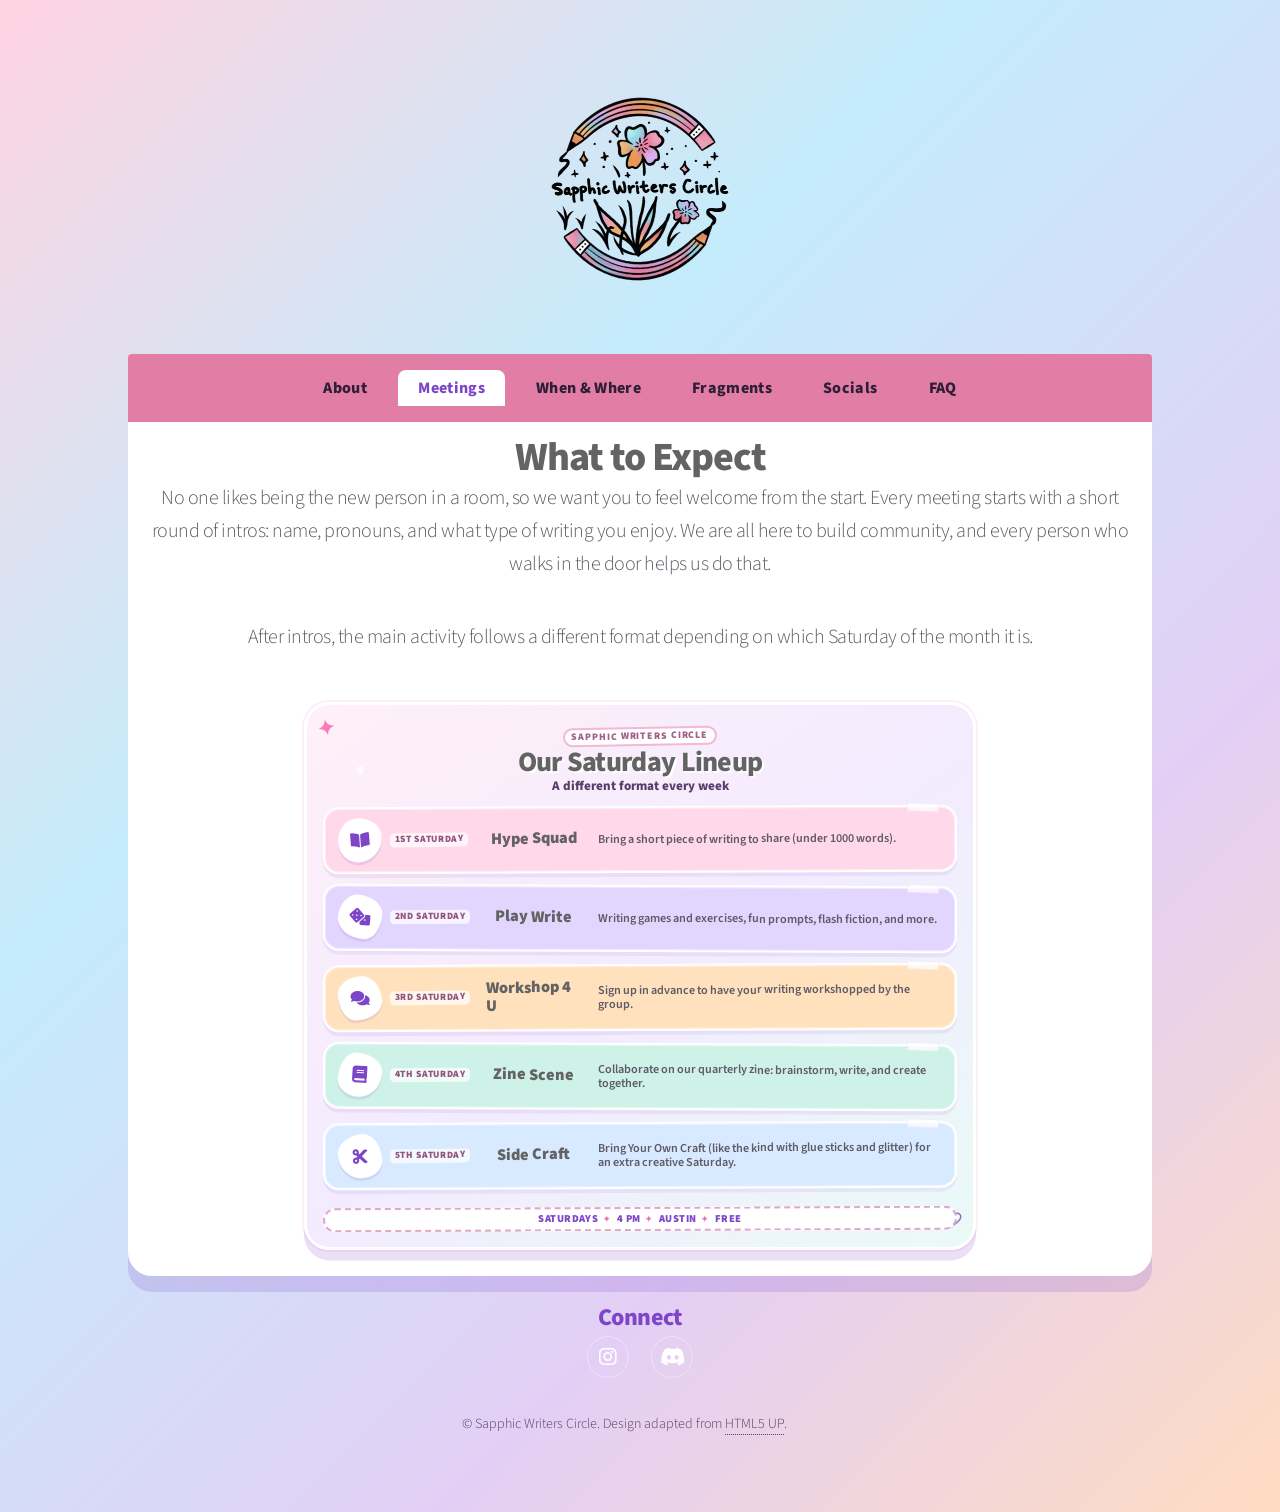
==== commit 785e10b2: "new logos!" ====
--- a/expect/index.html
+++ b/expect/index.html
@@ -12,7 +12,12 @@
     </script>
     <title>What to Expect | Sapphic Writers Circle</title>
     <link rel="canonical" href="https://www.sapphicwriterscircle.com/expect/" />
-    <link rel="icon" href="/favicon.ico" type="image/x-icon" />
+    <link rel="icon" href="/favicon.ico" sizes="48x48" />
+    <link rel="icon" type="image/png" sizes="32x32" href="/favicon-32x32.png" />
+    <link rel="icon" type="image/png" sizes="16x16" href="/favicon-16x16.png" />
+    <link rel="apple-touch-icon" href="/apple-touch-icon.png" />
+    <link rel="manifest" href="/site.webmanifest" />
+    <meta name="theme-color" content="#e27da6" />
     <meta charset="utf-8" />
     <meta
       name="viewport"
@@ -22,6 +27,25 @@
       name="description"
       content="What happens at a Sapphic Writers Circle meeting in Austin, TX — intros, writing games, workshops, and our monthly zine. See our Saturday lineup."
     />
+    <meta property="og:type" content="website" />
+    <meta property="og:site_name" content="Sapphic Writers Circle" />
+    <meta property="og:url" content="https://www.sapphicwriterscircle.com/expect/" />
+    <meta property="og:title" content="What to Expect | Sapphic Writers Circle" />
+    <meta
+      property="og:description"
+      content="What happens at a Sapphic Writers Circle meeting in Austin, TX — intros, writing games, workshops, and our monthly zine. See our Saturday lineup."
+    />
+    <meta property="og:image" content="https://www.sapphicwriterscircle.com/images/og-image-2026.jpg" />
+    <meta property="og:image:width" content="1200" />
+    <meta property="og:image:height" content="630" />
+    <meta property="og:image:alt" content="Sapphic Writers Circle logo beside a photo of members celebrating together" />
+    <meta name="twitter:card" content="summary_large_image" />
+    <meta name="twitter:title" content="What to Expect | Sapphic Writers Circle" />
+    <meta
+      name="twitter:description"
+      content="What happens at a Sapphic Writers Circle meeting in Austin, TX — intros, writing games, workshops, and our monthly zine. See our Saturday lineup."
+    />
+    <meta name="twitter:image" content="https://www.sapphicwriterscircle.com/images/og-image-2026.jpg" />
     <link rel="stylesheet" href="/assets/css/main.css" />
     <noscript
       ><link rel="stylesheet" href="/assets/css/noscript.css"
@@ -127,7 +151,7 @@
     <script src="/assets/js/browser.min.js"></script>
     <script src="/assets/js/breakpoints.min.js"></script>
     <script src="/assets/js/util.js"></script>
+    <script src="/assets/js/nav.js"></script>
     <script src="/assets/js/main.js"></script>
-    <script src="/assets/js/nav.js"></script>
   </body>
 </html>
--- a/assets/css/swc.css
+++ b/assets/css/swc.css
@@ -1,4 +1,20 @@
 /* SWC visual layer: pastel Y2K / scrapbook vibe */
+
+/* Brand colors, sampled from the 2026 logo.
+   Bright tones are for fills and decoration; text uses the ink/plum/deep tones,
+   which pass WCAG AA contrast on the pastel background and on white. */
+:root {
+  --swc-pink: #e27da6;
+  --swc-pink-deep: #c2376c;
+  --swc-pink-deeper: #a82d5e;
+  --swc-blue: #43b9e7;
+  --swc-lavender: #d4a1d1;
+  --swc-orange: #ea9b64;
+  --swc-ink: #2e1f36;
+  --swc-plum: #4a3158;
+  --swc-plum-soft: #5a3d6b;
+  --swc-purple: #7d45c7;
+}
 
 body {
   background:
@@ -6,7 +22,7 @@
       /* circle at 10% 20%, */ rgba(255, 255, 255, 0.55) 0 7px,
       transparent 8px
     ),
-    linear-gradient(135deg, #ffd4ea 0%, #bff4ee 35%, #d9c1ff 70%, #ffe49c 100%);
+    linear-gradient(135deg, #ffd3e2 0%, #c4ecfb 35%, #e3cff5 70%, #ffdcc2 100%);
   color: #4f4358;
 }
 
@@ -18,11 +34,24 @@
   color: #7d45c7;
   font-weight: 800;
   text-shadow: 3px 3px 0 #ffffff;
-  display: none;
+}
+
+/* The badge already spells out the name, so hide the h1 visually but keep it
+   for screen readers and search engines. */
+#header h1 {
+  position: absolute;
+  width: 1px;
+  height: 1px;
+  margin: -1px;
+  padding: 0;
+  overflow: hidden;
+  clip: rect(0 0 0 0);
+  white-space: nowrap;
+  border: 0;
 }
 
 #header p {
-  color: #8b62a2;
+  color: var(--swc-plum);
   font-weight: 700;
   text-shadow: 1px 1px 0 #ffffff;
 }
@@ -42,12 +71,12 @@
 }
 
 #nav {
-  background: #e971aa;
+  background: var(--swc-pink);
   border-bottom: 4px solid #ffffff;
 }
 
 #nav a.tab-link {
-  color: #4f315f;
+  color: var(--swc-ink);
   font-weight: 800;
   letter-spacing: 0.02em;
 }
@@ -58,7 +87,7 @@
 
 #nav a.tab-link.active {
   background: #ffffff;
-  color: #7d45c7;
+  color: var(--swc-purple);
 }
 
 h1,
@@ -76,7 +105,7 @@
 }
 
 header.major h2:after {
-  background-color: #ff6fb5;
+  background-color: var(--swc-pink);
   background-image: none;
   margin: 0.5em;
 }
@@ -100,15 +129,26 @@
 
 .button.primary,
 button.button.primary {
-  background: #e375ac;
+  background: var(--swc-pink-deep);
   box-shadow: none;
   color: #ffffff !important;
+}
+
+/* The template's primary hover/active states are light blue; keep them pink. */
+.button.primary:hover,
+button.button.primary:hover {
+  background: var(--swc-pink-deeper);
+}
+
+.button.primary:active,
+button.button.primary:active {
+  background: #8f2650;
 }
 
 .button,
 button.button:not(.primary) {
   background: #ffffff;
-  color: #4f315f !important;
+  color: var(--swc-ink) !important;
   box-shadow: inset 0 0 0 2px #ffffff;
 }
 
@@ -209,7 +249,7 @@
 
 .lineup-heading p {
   margin: 0.25em 0 0;
-  color: #8b62a2 !important;
+  color: var(--swc-plum-soft) !important;
   font-size: 0.82em;
   font-weight: 800;
   line-height: 1.1;
@@ -409,7 +449,9 @@
   }
 
   #expect header.major > p {
-    display: none;
+    font-size: 0.8em;
+    line-height: 1.35;
+    margin-bottom: 0.6em;
   }
 
   .saturday-lineup {
@@ -500,10 +542,30 @@
   border: 3px solid #ffffff;
 }
 
+/* Meeting info tiles: brand pastels with ink text (the old gray-on-pastel was
+   below 3:1 contrast) */
+.statistics li.style1 {
+  background-color: #f5b3c8;
+}
+
+.statistics li.style2 {
+  background-color: #dcc0ec;
+}
+
+.statistics li.style3 {
+  background-color: #a9dcf2;
+}
+
+#main .statistics li,
+#main .statistics li a,
+#main .statistics li .icon {
+  color: var(--swc-ink);
+}
+
 #footer,
 #footer h2,
 #footer p {
-  color: #8b62a2;
+  color: var(--swc-plum-soft);
   text-shadow: none;
 }
 
@@ -563,7 +625,7 @@
   #nav a.tab-link {
     background: transparent;
     border-radius: 0;
-    color: #4f315f;
+    color: var(--swc-ink);
     font-size: 0.8em;
     font-weight: 800;
     height: auto;
@@ -572,20 +634,79 @@
     white-space: nowrap;
   }
 
+  /* White pill for the current page: white text on pink was too faint */
   #nav a.tab-link.active {
-    background: transparent;
-    color: #ffffff;
-    text-decoration: underline;
-    text-underline-offset: 0.25em;
+    background: #ffffff;
+    border-radius: 999px;
+    color: var(--swc-ink);
+    margin: -0.25em -0.1em;
+    padding: 0.25em 0.5em;
   }
 }
 
 /* Logo + about image sizing */
 
 #header .logo img {
+  width: 320px;
+  max-width: 70vw;
+  height: auto;
+}
+
+#header.slim .logo img {
   width: 180px;
-  max-width: 35vw;
-  height: auto;
+  max-width: 40vw;
+}
+
+#header .logo {
+  margin-bottom: 1em;
+}
+
+@media screen and (max-width: 736px) {
+  #header .logo img {
+    width: 220px;
+  }
+
+  #header.slim .logo img {
+    width: 150px;
+  }
+}
+
+/* Flower mark: slides into the desktop nav once it sticks to the top */
+
+#nav .nav-mark {
+  position: absolute;
+  top: 50%;
+  left: 1em;
+  display: block;
+  border: 0;
+  line-height: 0;
+  opacity: 0;
+  pointer-events: none;
+  transform: translateY(-50%) scale(0.6) rotate(-20deg);
+  transition:
+    opacity 0.2s ease,
+    transform 0.3s ease;
+}
+
+#nav .nav-mark img {
+  width: 2.25em;
+  height: 2.25em;
+}
+
+#nav.alt .nav-mark {
+  opacity: 1;
+  pointer-events: auto;
+  transform: translateY(-50%) scale(1) rotate(0);
+}
+
+#nav.alt .nav-mark:hover {
+  transform: translateY(-50%) scale(1.08) rotate(-8deg);
+}
+
+@media screen and (max-width: 980px) {
+  #nav .nav-mark {
+    display: none;
+  }
 }
 
 .spotlight .image.about-image {
@@ -608,7 +729,7 @@
 }
 
 #join .actions .button {
-  background: #efafcf;
+  background: var(--swc-pink-deep);
   color: #ffffff !important;
   box-shadow: none;
   font-family: Arial, sans-serif;
@@ -617,7 +738,7 @@
 
 #join .actions .button.primary {
   background: #ffffff;
-  color: #5b3a6f !important;
+  color: var(--swc-ink) !important;
   box-shadow: inset 0 0 0 1px #b9b9b9;
 }
 
@@ -737,7 +858,7 @@
   background: transparent !important;
   border: 0 !important;
   box-shadow: none !important;
-  color: #e375ac !important;
+  color: var(--swc-pink-deep) !important;
   cursor: pointer;
   font-size: 1.25em;
   font-weight: 900;
@@ -789,7 +910,7 @@
 
 .faq-item summary::after {
   content: "+";
-  color: #e375ac;
+  color: var(--swc-pink-deep);
   font-size: 1.4em;
   font-weight: 900;
   grid-column: 1;
@@ -963,3 +1084,97 @@
   padding-top: 24px;
   padding-bottom: 0;
 }
+
+/* Fragments journal */
+
+#fragments header.major {
+  text-align: center;
+}
+
+.fragments-intro {
+  max-width: 38em;
+  margin: 0 auto;
+}
+
+.fragments-list {
+  display: grid;
+  gap: 1.5em;
+  max-width: 38em;
+  margin: 2em auto 0;
+  text-align: left;
+}
+
+.fragment-card {
+  border: 3px solid #ffe49c;
+  border-radius: 1em;
+  padding: 1.25em 1.5em;
+  background: #fffdf7;
+  transition:
+    transform 0.15s ease,
+    box-shadow 0.15s ease;
+}
+
+.fragment-card:hover {
+  transform: translateY(-2px);
+  box-shadow: 0 0.5em 0 rgba(125, 69, 199, 0.12);
+}
+
+.fragment-card-number {
+  display: block;
+  color: var(--swc-plum-soft);
+  font-weight: 700;
+  font-size: 0.85em;
+  letter-spacing: 0.03em;
+  text-transform: uppercase;
+  margin-bottom: 0.35em;
+}
+
+.fragment-card h2 {
+  margin-bottom: 0.35em !important;
+}
+
+.fragment-card h2 a {
+  color: #7d45c7;
+  border-bottom: none;
+}
+
+.fragment-card p {
+  margin-bottom: 0.75em;
+}
+
+.fragment-card .read-more {
+  color: var(--swc-pink-deep);
+  font-weight: 800;
+  border-bottom: none;
+}
+
+/* Individual fragment post */
+
+.fragment-post header.major {
+  text-align: center;
+  margin-bottom: 1.5em !important;
+}
+
+.fragment-post-number {
+  display: block;
+  color: var(--swc-plum-soft);
+  font-weight: 700;
+  font-size: 0.9em;
+  letter-spacing: 0.03em;
+  text-transform: uppercase;
+  margin-top: 0.5em;
+}
+
+.fragment-post-body {
+  max-width: 38em;
+  margin: 0 auto;
+  text-align: left;
+}
+
+.fragment-post-back {
+  display: inline-block;
+  margin-top: 1em;
+  font-weight: 800;
+  color: var(--swc-pink-deep);
+  border-bottom: none;
+}
